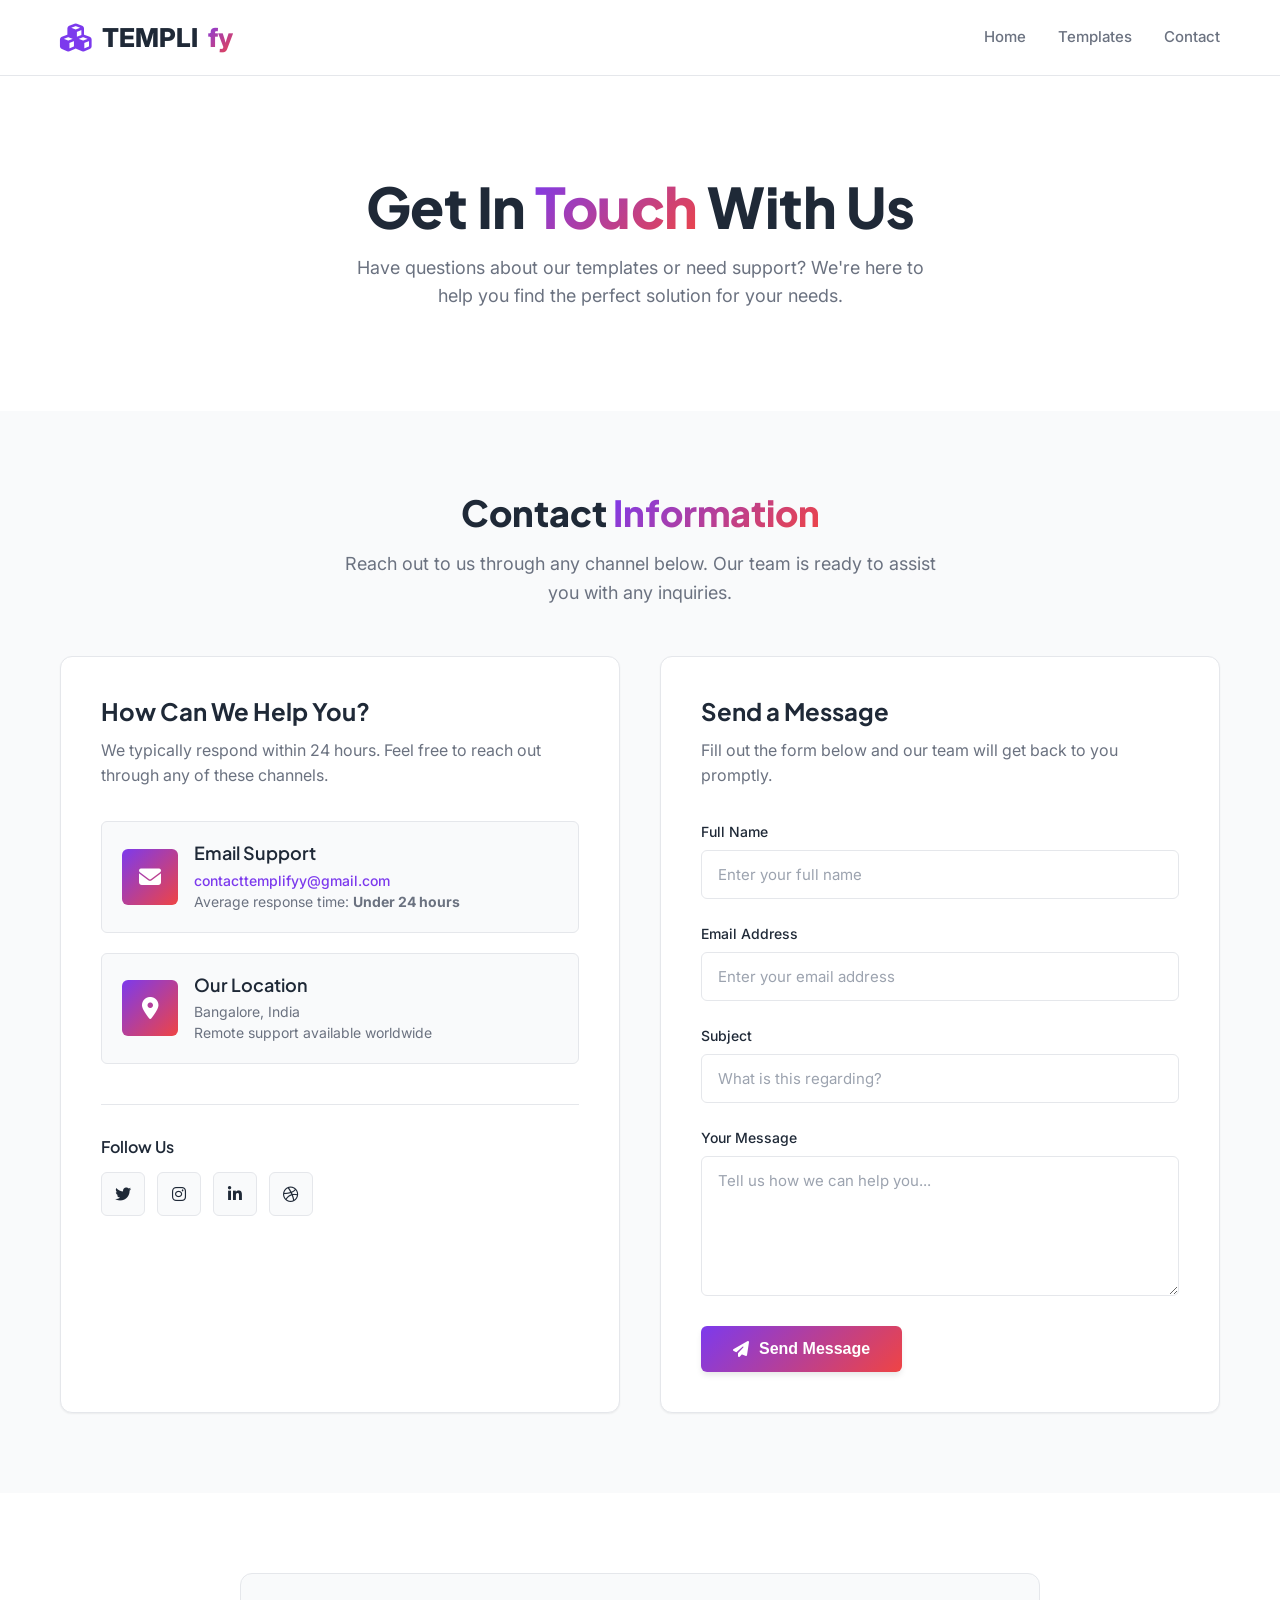
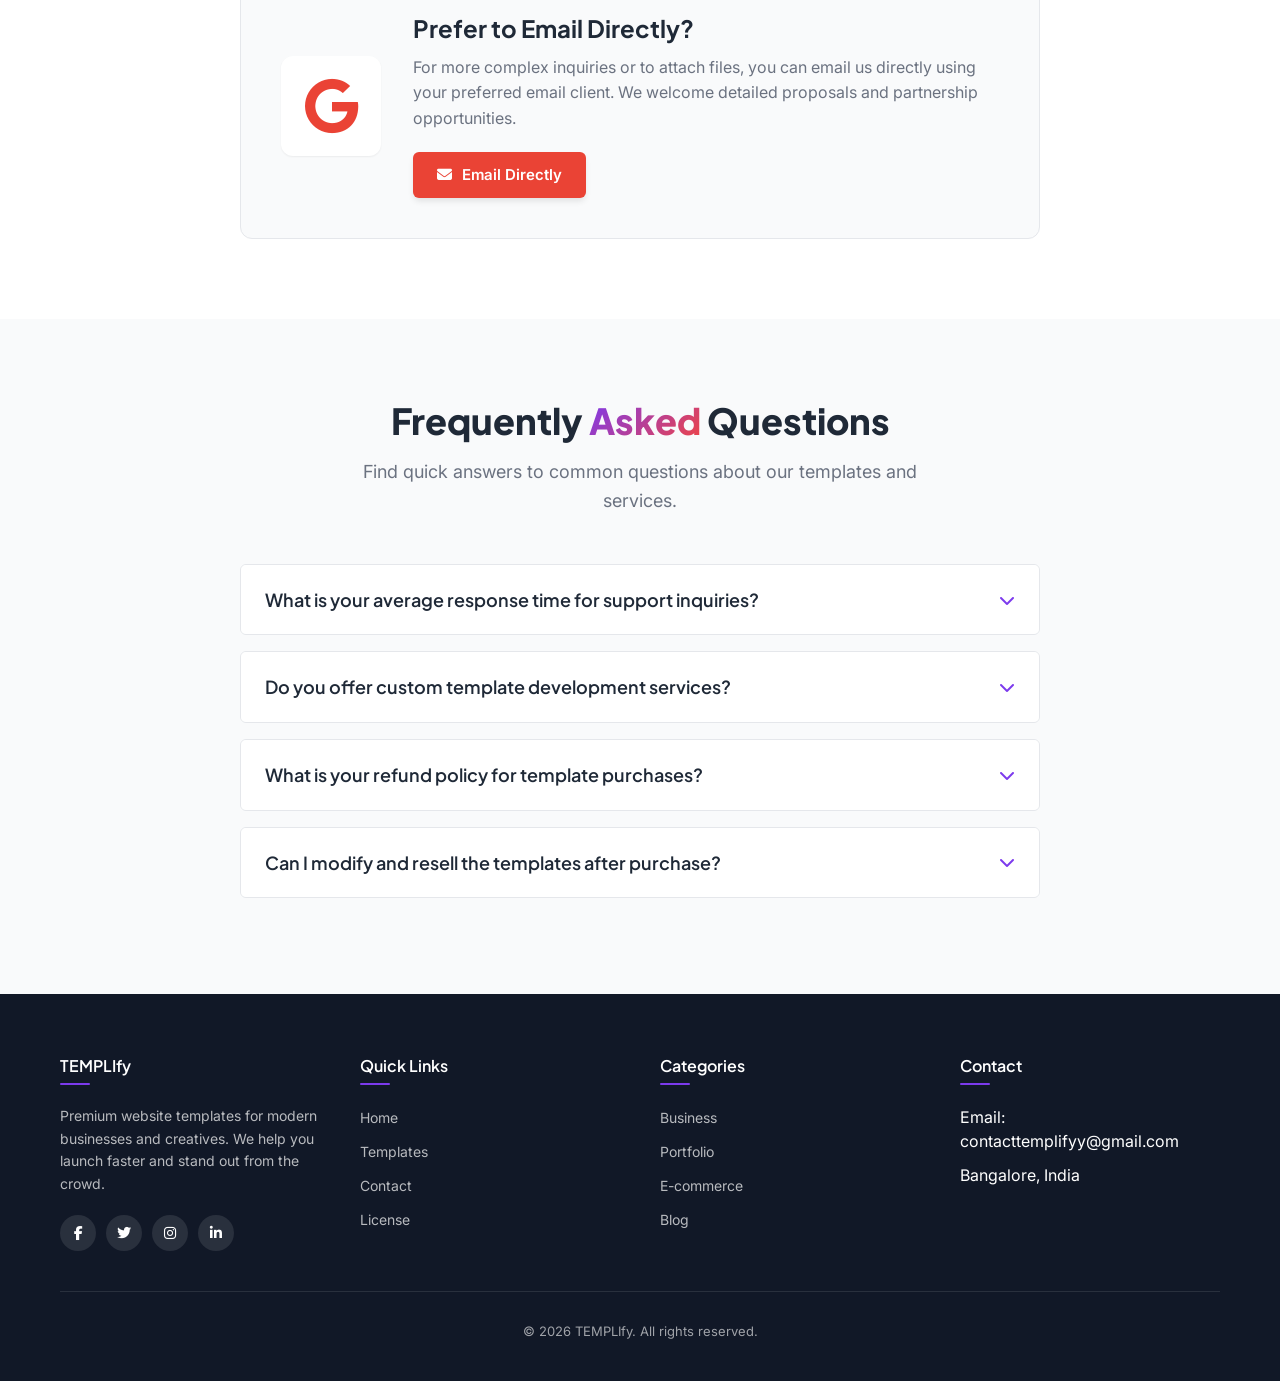
==== public/contact.html @ caf6f501 "Revert "Add payment processing and template management functionality" This reverts commit 09792cc795" ====
<!DOCTYPE html>
<html lang="en">
<head>
    <meta charset="UTF-8">
    <meta name="viewport" content="width=device-width, initial-scale=1.0">
    <title>Contact Us | TEMPLIfy</title>
    <link rel="preconnect" href="https://fonts.googleapis.com">
    <link rel="preconnect" href="https://fonts.gstatic.com" crossorigin>
    <link href="https://fonts.googleapis.com/css2?family=Inter:wght@300;400;500;600;700&family=Plus+Jakarta+Sans:wght@400;500;600;700;800&display=swap" rel="stylesheet">
    <link rel="stylesheet" href="https://cdnjs.cloudflare.com/ajax/libs/font-awesome/6.4.0/css/all.min.css">
    <style>
        /* ====== MINIMAL PREMIUM THEME - MATCHING INDEX PAGE ====== */
        :root {
            --primary: #7c3aed;
            --primary-light: #8b5cf6;
            --primary-dark: #6d28d9;
            --accent: #ef4444;
            --success: #10b981;
            --warning: #f59e0b;
            --info: #3b82f6;
            
            --text-dark: #1f2937;
            --text-medium: #6b7280;
            --text-light: #9ca3af;
            --text-white: #ffffff;
            
            --bg-white: #ffffff;
            --bg-light: #f9fafb;
            --bg-gray: #f3f4f6;
            --bg-dark: #111827;
            
            --border-light: #e5e7eb;
            --border-medium: #d1d5db;
            --border-dark: #9ca3af;
            
            --radius-sm: 4px;
            --radius: 6px;
            --radius-md: 8px;
            --radius-lg: 12px;
            --radius-xl: 16px;
            
            --shadow-xs: 0 1px 3px rgba(0, 0, 0, 0.05);
            --shadow-sm: 0 1px 2px 0 rgba(0, 0, 0, 0.06);
            --shadow: 0 4px 6px -1px rgba(0, 0, 0, 0.1);
            --shadow-md: 0 10px 15px -3px rgba(0, 0, 0, 0.08);
            --shadow-lg: 0 20px 25px -5px rgba(0, 0, 0, 0.1);
            
            --transition: all 0.2s cubic-bezier(0.4, 0, 0.2, 1);
        }

        /* ====== RESET & BASE STYLES ====== */
        * {
            margin: 0;
            padding: 0;
            box-sizing: border-box;
        }

        body {
            font-family: 'Inter', -apple-system, BlinkMacSystemFont, 'Segoe UI', sans-serif;
            background-color: var(--bg-white);
            color: var(--text-dark);
            line-height: 1.5;
            overflow-x: hidden;
            font-weight: 400;
            -webkit-font-smoothing: antialiased;
            -moz-osx-font-smoothing: grayscale;
        }

        h1, h2, h3, h4, h5 {
            font-family: 'Plus Jakarta Sans', sans-serif;
            font-weight: 700;
            line-height: 1.2;
        }

        a {
            text-decoration: none;
            color: inherit;
        }

        ul {
            list-style: none;
        }

        .container {
            max-width: 1200px;
            margin: 0 auto;
            padding: 0 20px;
        }

        /* ====== HEADER - MATCHING INDEX PAGE ====== */
        header {
            background: var(--bg-white);
            padding: 18px 0;
            position: sticky;
            top: 0;
            z-index: 1000;
            border-bottom: 1px solid var(--border-light);
            backdrop-filter: blur(10px);
        }

        .header-content {
            display: flex;
            justify-content: space-between;
            align-items: center;
        }

        .logo {
            display: flex;
            align-items: center;
            gap: 10px;
            font-size: 26px;
            font-weight: 800;
            color: var(--text-dark);
        }

        .logo span {
            background: linear-gradient(135deg, var(--primary) 0%, var(--accent) 100%);
            -webkit-background-clip: text;
            -webkit-text-fill-color: transparent;
        }

        .logo i {
            color: var(--primary);
            font-size: 28px;
        }

        .nav-links {
            display: flex;
            gap: 32px;
            align-items: center;
        }

        .nav-links a {
            color: var(--text-medium);
            font-weight: 500;
            font-size: 15px;
            transition: var(--transition);
            position: relative;
            padding: 4px 0;
        }

        .nav-links a:hover {
            color: var(--primary);
        }

        .nav-links a::after {
            content: '';
            position: absolute;
            bottom: 0;
            left: 0;
            width: 0;
            height: 2px;
            background: var(--primary);
            transition: var(--transition);
        }

        .nav-links a:hover::after {
            width: 100%;
        }

        @media (max-width: 768px) {
            header {
                padding: 14px 0;
            }
            
            .logo {
                font-size: 22px;
            }
            
            .logo i {
                font-size: 24px;
            }
            
            .nav-links {
                gap: 20px;
            }
            
            .nav-links a {
                font-size: 14px;
            }
        }

        @media (max-width: 480px) {
            .logo {
                font-size: 20px;
            }
            
            .nav-links {
                gap: 15px;
            }
            
            .nav-links a {
                font-size: 13px;
            }
        }

        /* ====== CONTACT HERO SECTION ====== */
        .contact-hero {
            padding: 100px 0 60px;
            background: var(--bg-white);
            position: relative;
            overflow: hidden;
            text-align: center;
        }

        @media (max-width: 768px) {
            .contact-hero {
                padding: 80px 0 40px;
            }
        }

        @media (max-width: 480px) {
            .contact-hero {
                padding: 60px 0 30px;
            }
        }

        .contact-hero-content {
            position: relative;
            z-index: 1;
            max-width: 800px;
            margin: 0 auto;
        }

        .contact-hero h1 {
            font-size: clamp(2.5rem, 5vw, 3.5rem);
            font-weight: 800;
            margin-bottom: 16px;
            line-height: 1.1;
            letter-spacing: -0.5px;
        }

        .contact-hero h1 span {
            background: linear-gradient(135deg, var(--primary) 0%, var(--accent) 100%);
            -webkit-background-clip: text;
            -webkit-text-fill-color: transparent;
        }

        .contact-hero-description {
            font-size: 18px;
            color: var(--text-medium);
            margin: 0 auto 40px;
            max-width: 600px;
            line-height: 1.6;
        }

        @media (max-width: 768px) {
            .contact-hero h1 {
                font-size: 32px;
                margin-bottom: 12px;
            }
            
            .contact-hero-description {
                font-size: 16px;
                margin-bottom: 30px;
                padding: 0 15px;
            }
        }

        @media (max-width: 480px) {
            .contact-hero h1 {
                font-size: 28px;
                margin-bottom: 10px;
                line-height: 1.2;
            }
            
            .contact-hero-description {
                font-size: 15px;
                margin-bottom: 25px;
                line-height: 1.5;
                padding: 0 10px;
            }
        }

        /* ====== CONTACT SECTION ====== */
        .contact-section {
            padding: 80px 0;
            background: var(--bg-light);
        }

        @media (max-width: 768px) {
            .contact-section {
                padding: 60px 0;
            }
        }

        @media (max-width: 480px) {
            .contact-section {
                padding: 40px 0;
            }
        }

        .section-header {
            text-align: center;
            max-width: 600px;
            margin: 0 auto 48px;
        }

        .section-header h2 {
            font-size: 36px;
            font-weight: 800;
            margin-bottom: 16px;
            color: var(--text-dark);
        }

        .section-header span {
            background: linear-gradient(135deg, var(--primary) 0%, var(--accent) 100%);
            -webkit-background-clip: text;
            -webkit-text-fill-color: transparent;
        }

        .section-header p {
            color: var(--text-medium);
            font-size: 18px;
            line-height: 1.6;
        }

        @media (max-width: 768px) {
            .section-header {
                margin-bottom: 40px;
                padding: 0 15px;
            }
            
            .section-header h2 {
                font-size: 32px;
                margin-bottom: 12px;
            }
            
            .section-header p {
                font-size: 16px;
            }
        }

        @media (max-width: 480px) {
            .section-header {
                margin-bottom: 30px;
                padding: 0 10px;
            }
            
            .section-header h2 {
                font-size: 28px;
                margin-bottom: 10px;
            }
            
            .section-header p {
                font-size: 15px;
                line-height: 1.5;
            }
        }

        /* ====== CONTACT CONTENT LAYOUT ====== */
        .contact-content {
            display: grid;
            grid-template-columns: 1fr 1fr;
            gap: 40px;
            max-width: 1200px;
            margin: 0 auto;
        }

        @media (max-width: 1024px) {
            .contact-content {
                grid-template-columns: 1fr;
                gap: 40px;
            }
        }

        /* ====== CONTACT INFO CARD ====== */
        .contact-info-card {
            background: var(--bg-white);
            border: 1px solid var(--border-light);
            border-radius: var(--radius-lg);
            padding: 40px;
            box-shadow: var(--shadow-sm);
            transition: var(--transition);
            height: 100%;
        }

        .contact-info-card:hover {
            transform: translateY(-4px);
            box-shadow: var(--shadow-lg);
            border-color: var(--primary);
        }

        @media (max-width: 768px) {
            .contact-info-card {
                padding: 30px;
            }
        }

        @media (max-width: 480px) {
            .contact-info-card {
                padding: 24px;
                margin: 0 10px;
            }
        }

        .contact-info-header {
            margin-bottom: 32px;
        }

        .contact-info-header h3 {
            font-size: 24px;
            font-weight: 700;
            margin-bottom: 12px;
            color: var(--text-dark);
        }

        .contact-info-header p {
            color: var(--text-medium);
            font-size: 16px;
            line-height: 1.6;
        }

        /* Contact Methods */
        .contact-methods {
            display: flex;
            flex-direction: column;
            gap: 20px;
            margin-bottom: 40px;
        }

        .contact-method {
            display: flex;
            align-items: center;
            gap: 16px;
            padding: 20px;
            background: var(--bg-light);
            border-radius: var(--radius);
            border: 1px solid var(--border-light);
            transition: var(--transition);
        }

        .contact-method:hover {
            background: var(--bg-white);
            border-color: var(--primary);
            transform: translateX(4px);
        }

        .contact-icon {
            width: 56px;
            height: 56px;
            border-radius: var(--radius);
            display: flex;
            align-items: center;
            justify-content: center;
            background: linear-gradient(135deg, var(--primary) 0%, var(--accent) 100%);
            color: var(--text-white);
            font-size: 22px;
            flex-shrink: 0;
        }

        .contact-details h4 {
            font-size: 18px;
            font-weight: 600;
            margin-bottom: 6px;
            color: var(--text-dark);
        }

        .contact-details p {
            color: var(--text-medium);
            font-size: 14px;
            line-height: 1.5;
            margin: 0;
        }

        .contact-details a {
            color: var(--primary);
            font-weight: 500;
            transition: var(--transition);
        }

        .contact-details a:hover {
            color: var(--primary-dark);
            text-decoration: underline;
        }

        /* Social Links */
        .social-section {
            padding-top: 32px;
            border-top: 1px solid var(--border-light);
        }

        .social-section h4 {
            font-size: 16px;
            margin-bottom: 16px;
            color: var(--text-dark);
            font-weight: 600;
        }

        .social-links {
            display: flex;
            gap: 12px;
        }

        .social-link {
            width: 44px;
            height: 44px;
            border-radius: var(--radius);
            display: flex;
            align-items: center;
            justify-content: center;
            background: var(--bg-light);
            color: var(--text-dark);
            text-decoration: none;
            transition: var(--transition);
            border: 1px solid var(--border-light);
        }

        .social-link:hover {
            background: linear-gradient(135deg, var(--primary) 0%, var(--accent) 100%);
            color: var(--text-white);
            border-color: transparent;
            transform: translateY(-2px);
        }

        /* ====== CONTACT FORM ====== */
        .contact-form-card {
            background: var(--bg-white);
            border: 1px solid var(--border-light);
            border-radius: var(--radius-lg);
            padding: 40px;
            box-shadow: var(--shadow-sm);
            transition: var(--transition);
            height: 100%;
        }

        .contact-form-card:hover {
            transform: translateY(-4px);
            box-shadow: var(--shadow-lg);
            border-color: var(--primary);
        }

        @media (max-width: 768px) {
            .contact-form-card {
                padding: 30px;
            }
        }

        @media (max-width: 480px) {
            .contact-form-card {
                padding: 24px;
                margin: 0 10px;
            }
        }

        .form-header {
            margin-bottom: 32px;
        }

        .form-header h3 {
            font-size: 24px;
            font-weight: 700;
            margin-bottom: 12px;
            color: var(--text-dark);
        }

        .form-header p {
            color: var(--text-medium);
            font-size: 16px;
            line-height: 1.6;
        }

        /* Form Elements */
        .form-group {
            margin-bottom: 24px;
        }

        .form-label {
            display: block;
            margin-bottom: 8px;
            color: var(--text-dark);
            font-weight: 500;
            font-size: 14px;
        }

        .form-control {
            width: 100%;
            padding: 14px 16px;
            border: 1px solid var(--border-light);
            border-radius: var(--radius);
            background: var(--bg-white);
            color: var(--text-dark);
            font-size: 15px;
            transition: var(--transition);
            font-family: 'Inter', sans-serif;
        }

        .form-control:focus {
            outline: none;
            border-color: var(--primary);
            box-shadow: 0 0 0 3px rgba(124, 58, 237, 0.1);
        }

        .form-control::placeholder {
            color: var(--text-light);
        }

        .form-control.textarea {
            min-height: 140px;
            resize: vertical;
        }

        .submit-button {
            background: linear-gradient(135deg, var(--primary) 0%, var(--accent) 100%);
            color: var(--text-white);
            border: none;
            padding: 14px 32px;
            border-radius: var(--radius);
            font-weight: 600;
            font-size: 16px;
            transition: var(--transition);
            display: inline-flex;
            align-items: center;
            gap: 10px;
            cursor: pointer;
            box-shadow: var(--shadow);
        }

        .submit-button:hover {
            transform: translateY(-2px);
            box-shadow: var(--shadow-md);
        }

        .submit-button:active {
            transform: translateY(0);
        }

        @media (max-width: 768px) {
            .submit-button {
                width: 100%;
                justify-content: center;
            }
        }

        /* Success Message */
        .success-message {
            display: none;
            background: rgba(16, 185, 129, 0.1);
            border: 1px solid rgba(16, 185, 129, 0.3);
            color: var(--success);
            padding: 16px;
            border-radius: var(--radius);
            margin-top: 20px;
            text-align: center;
            font-size: 14px;
        }

        /* ====== ALTERNATIVE CONTACT SECTION ====== */
        .alternative-contact {
            padding: 80px 0;
            background: var(--bg-white);
        }

        @media (max-width: 768px) {
            .alternative-contact {
                padding: 60px 0;
            }
        }

        @media (max-width: 480px) {
            .alternative-contact {
                padding: 40px 0;
            }
        }

        .alt-contact-card {
            background: var(--bg-light);
            border: 1px solid var(--border-light);
            border-radius: var(--radius-lg);
            padding: 40px;
            display: flex;
            align-items: center;
            gap: 32px;
            max-width: 800px;
            margin: 0 auto;
            transition: var(--transition);
        }

        .alt-contact-card:hover {
            transform: translateY(-4px);
            box-shadow: var(--shadow-lg);
            border-color: var(--primary);
        }

        @media (max-width: 768px) {
            .alt-contact-card {
                flex-direction: column;
                text-align: center;
                padding: 32px;
                margin: 0 20px;
            }
        }

        @media (max-width: 480px) {
            .alt-contact-card {
                padding: 24px;
                margin: 0 10px;
                gap: 24px;
            }
        }

        .alt-contact-icon {
            font-size: 56px;
            color: #ea4335;
            background: var(--bg-white);
            width: 100px;
            height: 100px;
            border-radius: var(--radius-lg);
            display: flex;
            align-items: center;
            justify-content: center;
            box-shadow: var(--shadow-sm);
            flex-shrink: 0;
            transition: var(--transition);
        }

        .alt-contact-card:hover .alt-contact-icon {
            transform: scale(1.05);
            box-shadow: var(--shadow);
        }

        @media (max-width: 768px) {
            .alt-contact-icon {
                width: 80px;
                height: 80px;
                font-size: 48px;
            }
        }

        .alt-contact-content h3 {
            font-size: 24px;
            font-weight: 700;
            margin-bottom: 12px;
            color: var(--text-dark);
        }

        .alt-contact-content p {
            color: var(--text-medium);
            font-size: 16px;
            line-height: 1.6;
            margin-bottom: 20px;
        }

        .alt-contact-button {
            display: inline-flex;
            align-items: center;
            gap: 10px;
            background: #ea4335;
            color: var(--text-white);
            padding: 12px 24px;
            border-radius: var(--radius);
            text-decoration: none;
            font-weight: 600;
            font-size: 15px;
            transition: var(--transition);
            box-shadow: var(--shadow);
        }

        .alt-contact-button:hover {
            background: #d33426;
            transform: translateY(-2px);
            box-shadow: var(--shadow-md);
        }

        /* ====== FAQ SECTION ====== */
        .faq-section {
            padding: 80px 0;
            background: var(--bg-light);
        }

        @media (max-width: 768px) {
            .faq-section {
                padding: 60px 0;
            }
        }

        @media (max-width: 480px) {
            .faq-section {
                padding: 40px 0;
            }
        }

        .faq-container {
            max-width: 800px;
            margin: 0 auto;
        }

        .faq-item {
            margin-bottom: 16px;
            border-radius: var(--radius);
            overflow: hidden;
            border: 1px solid var(--border-light);
            background: var(--bg-white);
            transition: var(--transition);
        }

        .faq-item:hover {
            border-color: var(--primary);
            box-shadow: var(--shadow-sm);
        }

        .faq-question {
            padding: 24px;
            cursor: pointer;
            display: flex;
            justify-content: space-between;
            align-items: center;
            transition: var(--transition);
            background: var(--bg-white);
        }

        .faq-question:hover {
            background: var(--bg-light);
        }

        .faq-question h3 {
            font-size: 18px;
            font-weight: 600;
            color: var(--text-dark);
            padding-right: 40px;
        }

        .faq-question i {
            color: var(--primary);
            font-size: 16px;
            transition: var(--transition);
            flex-shrink: 0;
        }

        .faq-answer {
            padding: 0 24px;
            max-height: 0;
            overflow: hidden;
            transition: max-height 0.3s, padding 0.3s;
        }

        .faq-answer p {
            padding: 24px 0;
            color: var(--text-medium);
            line-height: 1.6;
            font-size: 15px;
        }

        .faq-item.active .faq-answer {
            max-height: 500px;
            background: var(--bg-light);
        }

        .faq-item.active .faq-question {
            background: var(--bg-light);
        }

        .faq-item.active .faq-question i {
            transform: rotate(180deg);
        }

        @media (max-width: 768px) {
            .faq-question {
                padding: 20px;
            }
            
            .faq-question h3 {
                font-size: 16px;
            }
            
            .faq-answer p {
                padding: 20px 0;
                font-size: 14px;
            }
        }

        @media (max-width: 480px) {
            .faq-question {
                padding: 18px;
            }
            
            .faq-question h3 {
                font-size: 15px;
            }
            
            .faq-answer p {
                padding: 18px 0;
                font-size: 14px;
            }
            
            .faq-item {
                margin: 0 10px 16px;
            }
        }

        /* ====== FOOTER - MATCHING INDEX PAGE ====== */
        footer {
            background: var(--bg-dark);
            color: var(--text-white);
            padding: 60px 0 40px;
        }

        @media (max-width: 768px) {
            footer {
                padding: 40px 0 30px;
            }
        }

        @media (max-width: 480px) {
            footer {
                padding: 30px 0 20px;
            }
        }

        .footer-content {
            display: grid;
            grid-template-columns: repeat(auto-fit, minmax(250px, 1fr));
            gap: 40px;
            margin-bottom: 40px;
        }

        @media (max-width: 768px) {
            .footer-content {
                grid-template-columns: repeat(2, 1fr);
                gap: 30px;
                margin-bottom: 30px;
                padding: 0 15px;
            }
        }

        @media (max-width: 480px) {
            .footer-content {
                grid-template-columns: 1fr;
                gap: 25px;
                margin-bottom: 25px;
                padding: 0 10px;
            }
        }

        .footer-column h3 {
            font-size: 16px;
            font-weight: 600;
            margin-bottom: 20px;
            color: var(--text-white);
            position: relative;
            display: inline-block;
            padding-bottom: 10px;
        }

        .footer-column h3::after {
            content: '';
            position: absolute;
            bottom: 0;
            left: 0;
            width: 30px;
            height: 2px;
            background: var(--primary);
            border-radius: 2px;
        }

        .footer-about p {
            color: rgba(255, 255, 255, 0.7);
            margin-bottom: 20px;
            line-height: 1.6;
            font-size: 14px;
        }

        .footer-links {
            list-style: none;
        }

        .footer-links li {
            margin-bottom: 10px;
        }

        .footer-links a {
            color: rgba(255, 255, 255, 0.7);
            font-size: 14px;
            transition: var(--transition);
            display: inline-block;
        }

        .footer-links a:hover {
            color: var(--text-white);
            transform: translateX(4px);
        }

        .footer-social-links {
            display: flex;
            gap: 10px;
            margin-top: 20px;
        }

        .footer-social-link {
            display: flex;
            align-items: center;
            justify-content: center;
            width: 36px;
            height: 36px;
            border-radius: 50%;
            background: rgba(255, 255, 255, 0.1);
            color: var(--text-white);
            transition: var(--transition);
            font-size: 14px;
        }

        .footer-social-link:hover {
            background: var(--primary);
            transform: translateY(-2px);
        }

        .copyright {
            text-align: center;
            padding-top: 30px;
            border-top: 1px solid rgba(255, 255, 255, 0.1);
            color: rgba(255, 255, 255, 0.6);
            font-size: 13px;
        }

        @media (max-width: 768px) {
            .footer-column h3 {
                font-size: 15px;
                margin-bottom: 15px;
            }
            
            .footer-about p {
                font-size: 13px;
                margin-bottom: 15px;
            }
            
            .footer-links a {
                font-size: 13px;
            }
            
            .footer-social-link {
                width: 32px;
                height: 32px;
                font-size: 13px;
            }
            
            .copyright {
                padding-top: 20px;
                font-size: 12px;
                padding: 0 15px;
            }
        }

        @media (max-width: 480px) {
            .footer-column h3 {
                font-size: 14px;
                margin-bottom: 12px;
            }
            
            .footer-about p {
                font-size: 12px;
                margin-bottom: 12px;
            }
            
            .footer-links li {
                margin-bottom: 8px;
            }
            
            .footer-links a {
                font-size: 12px;
            }
            
            .footer-social-links {
                margin-top: 15px;
            }
            
            .copyright {
                padding-top: 20px;
                font-size: 11px;
                padding: 0 10px;
            }
            
            .footer-column h3::after {
                left: 50%;
                transform: translateX(-50%);
            }
            
            .footer-social-links {
                justify-content: center;
            }
            
            .footer-column {
                text-align: center;
            }
        }
    </style>
</head>
<body>
    <!-- Header - Matching Index Page -->
    <header>
        <div class="container header-content">
            <div class="logo">
                <i class="fas fa-cubes"></i>TEMPLI<span>fy</span>
            </div>
            <nav class="nav-links">
                <a href="index.html">Home</a>
                <a href="template.html">Templates</a>
                <a href="contact.html">Contact</a>
            </nav>
        </div>
    </header>

    <!-- Contact Hero Section -->
    <section class="contact-hero">
        <div class="container">
            <div class="contact-hero-content">
                <h1>Get In <span>Touch</span> With Us</h1>
                <p class="contact-hero-description">Have questions about our templates or need support? We're here to help you find the perfect solution for your needs.</p>
            </div>
        </div>
    </section>

    <!-- Contact Section -->
    <section class="contact-section">
        <div class="container">
            <div class="section-header">
                <h2>Contact <span>Information</span></h2>
                <p>Reach out to us through any channel below. Our team is ready to assist you with any inquiries.</p>
            </div>
            
            <div class="contact-content">
                <!-- Contact Info Card -->
                <div class="contact-info-card">
                    <div class="contact-info-header">
                        <h3>How Can We Help You?</h3>
                        <p>We typically respond within 24 hours. Feel free to reach out through any of these channels.</p>
                    </div>
                    
                    <div class="contact-methods">
                        <div class="contact-method">
                            <div class="contact-icon">
                                <i class="fas fa-envelope"></i>
                            </div>
                            <div class="contact-details">
                                <h4>Email Support</h4>
                                <p><a href="mailto:contacttemplifyy@gmail.com">contacttemplifyy@gmail.com</a></p>
                                <p>Average response time: <strong>Under 24 hours</strong></p>
                            </div>
                        </div>
                        
                        <div class="contact-method">
                            <div class="contact-icon">
                                <i class="fas fa-map-marker-alt"></i>
                            </div>
                            <div class="contact-details">
                                <h4>Our Location</h4>
                                <p>Bangalore, India</p>
                                <p>Remote support available worldwide</p>
                            </div>
                        </div>
                    </div>
                    
                    <div class="social-section">
                        <h4>Follow Us</h4>
                        <div class="social-links">
                            <a href="#" class="social-link"><i class="fab fa-twitter"></i></a>
                            <a href="#" class="social-link"><i class="fab fa-instagram"></i></a>
                            <a href="#" class="social-link"><i class="fab fa-linkedin-in"></i></a>
                            <a href="#" class="social-link"><i class="fab fa-dribbble"></i></a>
                        </div>
                    </div>
                </div>
                
                <!-- Contact Form Card -->
                <div class="contact-form-card">
                    <div class="form-header">
                        <h3>Send a Message</h3>
                        <p>Fill out the form below and our team will get back to you promptly.</p>
                    </div>
                    <form id="contact-form" method="POST">
                        <div class="form-group">
                            <label class="form-label" for="name">Full Name</label>
                            <input type="text" id="name" name="name" class="form-control" placeholder="Enter your full name" required>
                        </div>
                        <div class="form-group">
                            <label class="form-label" for="email">Email Address</label>
                            <input type="email" id="email" name="email" class="form-control" placeholder="Enter your email address" required>
                        </div>
                        <div class="form-group">
                            <label class="form-label" for="subject">Subject</label>
                            <input type="text" id="subject" name="subject" class="form-control" placeholder="What is this regarding?" required>
                        </div>
                        <div class="form-group">
                            <label class="form-label" for="message">Your Message</label>
                            <textarea id="message" name="message" class="form-control textarea" placeholder="Tell us how we can help you..." required></textarea>
                        </div>
                        <button type="submit" class="submit-button">
                            <i class="fas fa-paper-plane"></i>
                            Send Message
                        </button>
                    </form>
                    <div id="success-message" class="success-message">
                        <i class="fas fa-check-circle"></i> Thank you! Your message has been sent successfully.
                    </div>
                </div>
            </div>
        </div>
    </section>

    <!-- Alternative Contact Section -->
    <section class="alternative-contact">
        <div class="container">
            <div class="alt-contact-card">
                <div class="alt-contact-icon">
                    <i class="fab fa-google"></i>
                </div>
                <div class="alt-contact-content">
                    <h3>Prefer to Email Directly?</h3>
                    <p>For more complex inquiries or to attach files, you can email us directly using your preferred email client. We welcome detailed proposals and partnership opportunities.</p>
                    <a href="mailto:contacttemplifyy@gmail.com?subject=TEMPLIfy%20Inquiry" class="alt-contact-button">
                        <i class="fas fa-envelope"></i>
                        Email Directly
                    </a>
                </div>
            </div>
        </div>
    </section>

    <!-- FAQ Section -->
    <section class="faq-section">
        <div class="container">
            <div class="section-header">
                <h2>Frequently <span>Asked</span> Questions</h2>
                <p>Find quick answers to common questions about our templates and services.</p>
            </div>
            
            <div class="faq-container">
                <div class="faq-item">
                    <div class="faq-question">
                        <h3>What is your average response time for support inquiries?</h3>
                        <i class="fas fa-chevron-down"></i>
                    </div>
                    <div class="faq-answer">
                        <p>Our support team typically responds to all inquiries within 24 hours during business days (Monday through Friday). For urgent matters, we prioritize responses and aim to reply within 4-6 hours.</p>
                    </div>
                </div>
                
                <div class="faq-item">
                    <div class="faq-question">
                        <h3>Do you offer custom template development services?</h3>
                        <i class="fas fa-chevron-down"></i>
                    </div>
                    <div class="faq-answer">
                        <p>Yes, we provide custom template development services for clients with specific requirements. Our design team works closely with you to create bespoke templates that align with your brand identity and business objectives.</p>
                    </div>
                </div>
                
                <div class="faq-item">
                    <div class="faq-question">
                        <h3>What is your refund policy for template purchases?</h3>
                        <i class="fas fa-chevron-down"></i>
                    </div>
                    <div class="faq-answer">
                        <p>Due to the digital nature of our templates and the comprehensive previews we provide, we maintain a no-refund policy. However, we offer detailed demos, documentation, and previews to ensure you can evaluate our templates thoroughly before purchasing.</p>
                    </div>
                </div>
                
                <div class="faq-item">
                    <div class="faq-question">
                        <h3>Can I modify and resell the templates after purchase?</h3>
                        <i class="fas fa-chevron-down"></i>
                    </div>
                    <div class="faq-answer">
                        <p>Our standard license allows for unlimited modifications to the templates for your own use or for client projects. However, reselling the templates as-is or in significantly modified form requires an extended license. Please review our licensing terms for specific details.</p>
                    </div>
                </div>
            </div>
        </div>
    </section>

    <!-- Footer - Matching Index Page -->
    <footer>
        <div class="container">
            <div class="footer-content">
                <div class="footer-column footer-about">
                    <h3>TEMPLIfy</h3>
                    <p>Premium website templates for modern businesses and creatives. We help you launch faster and stand out from the crowd.</p>
                    <div class="footer-social-links">
                        <a href="#" class="footer-social-link"><i class="fab fa-facebook-f"></i></a>
                        <a href="#" class="footer-social-link"><i class="fab fa-twitter"></i></a>
                        <a href="#" class="footer-social-link"><i class="fab fa-instagram"></i></a>
                        <a href="#" class="footer-social-link"><i class="fab fa-linkedin-in"></i></a>
                    </div>
                </div>
                
                <div class="footer-column">
                    <h3>Quick Links</h3>
                    <ul class="footer-links">
                        <li><a href="index.html">Home</a></li>
                        <li><a href="template.html">Templates</a></li>
                        <li><a href="contact.html">Contact</a></li>
                        <li><a href="#">License</a></li>
                    </ul>
                </div>
                
                <div class="footer-column">
                    <h3>Categories</h3>
                    <ul class="footer-links">
                        <li><a href="#">Business</a></li>
                        <li><a href="#">Portfolio</a></li>
                        <li><a href="#">E-commerce</a></li>
                        <li><a href="#">Blog</a></li>
                    </ul>
                </div>
                
                <div class="footer-column">
                    <h3>Contact</h3>
                    <ul class="footer-links">
                        <li>Email: contacttemplifyy@gmail.com</li>
                        <li>Bangalore, India</li>
                    </ul>
                </div>
            </div>
            
            <div class="copyright">
                <p>&copy; 2026 TEMPLIfy. All rights reserved.</p>
            </div>
        </div>
    </footer>

    <script>
        // FAQ Accordion functionality
        document.querySelectorAll('.faq-question').forEach(question => {
            question.addEventListener('click', () => {
                const item = question.parentNode;
                const isActive = item.classList.contains('active');
                
                // Close all other FAQ items
                document.querySelectorAll('.faq-item').forEach(otherItem => {
                    if (otherItem !== item) {
                        otherItem.classList.remove('active');
                    }
                });
                
                // Toggle current item
                item.classList.toggle('active');
            });
        });
        
        // Form submission with Formspree
        const form = document.getElementById('contact-form');
        const successMessage = document.getElementById('success-message');
        
        form.addEventListener('submit', async (e) => {
            e.preventDefault();
            
            // Get form values
            const name = document.getElementById('name').value;
            const email = document.getElementById('email').value;
            const subject = document.getElementById('subject').value;
            const message = document.getElementById('message').value;
            
            // Basic validation
            if (name && email && subject && message) {
                const submitButton = form.querySelector('.submit-button');
                const originalText = submitButton.innerHTML;
                
                // Show loading state
                submitButton.innerHTML = '<i class="fas fa-spinner fa-spin"></i> Sending...';
                submitButton.disabled = true;
                
                try {
                    // Using Formspree to send the email
                    const response = await fetch('https://formspree.io/f/xqaybqpo', {
                        method: 'POST',
                        headers: {
                            'Content-Type': 'application/json'
                        },
                        body: JSON.stringify({
                            name: name,
                            email: email,
                            subject: subject,
                            message: message,
                            _replyto: email
                        })
                    });
                    
                    if (response.ok) {
                        // Show success message
                        successMessage.style.display = 'block';
                        form.reset();
                        
                        // Hide success message after 5 seconds
                        setTimeout(() => {
                            successMessage.style.display = 'none';
                        }, 5000);
                    } else {
                        throw new Error('Form submission failed');
                    }
                } catch (error) {
                    alert('Sorry, there was an error sending your message. Please try again later or email us directly at contacttemplifyy@gmail.com');
                    console.error('Error:', error);
                } finally {
                    // Reset button state
                    submitButton.innerHTML = originalText;
                    submitButton.disabled = false;
                }
            } else {
                alert('Please fill in all required fields.');
            }
        });
        
        // Add smooth scroll behavior for anchor links
        document.querySelectorAll('a[href^="#"]').forEach(anchor => {
            anchor.addEventListener('click', function (e) {
                e.preventDefault();
                
                const targetId = this.getAttribute('href');
                if (targetId === '#') return;
                
                const targetElement = document.querySelector(targetId);
                if (targetElement) {
                    window.scrollTo({
                        top: targetElement.offsetTop - 80,
                        behavior: 'smooth'
                    });
                }
            });
        });
    </script>
</body>
</html>
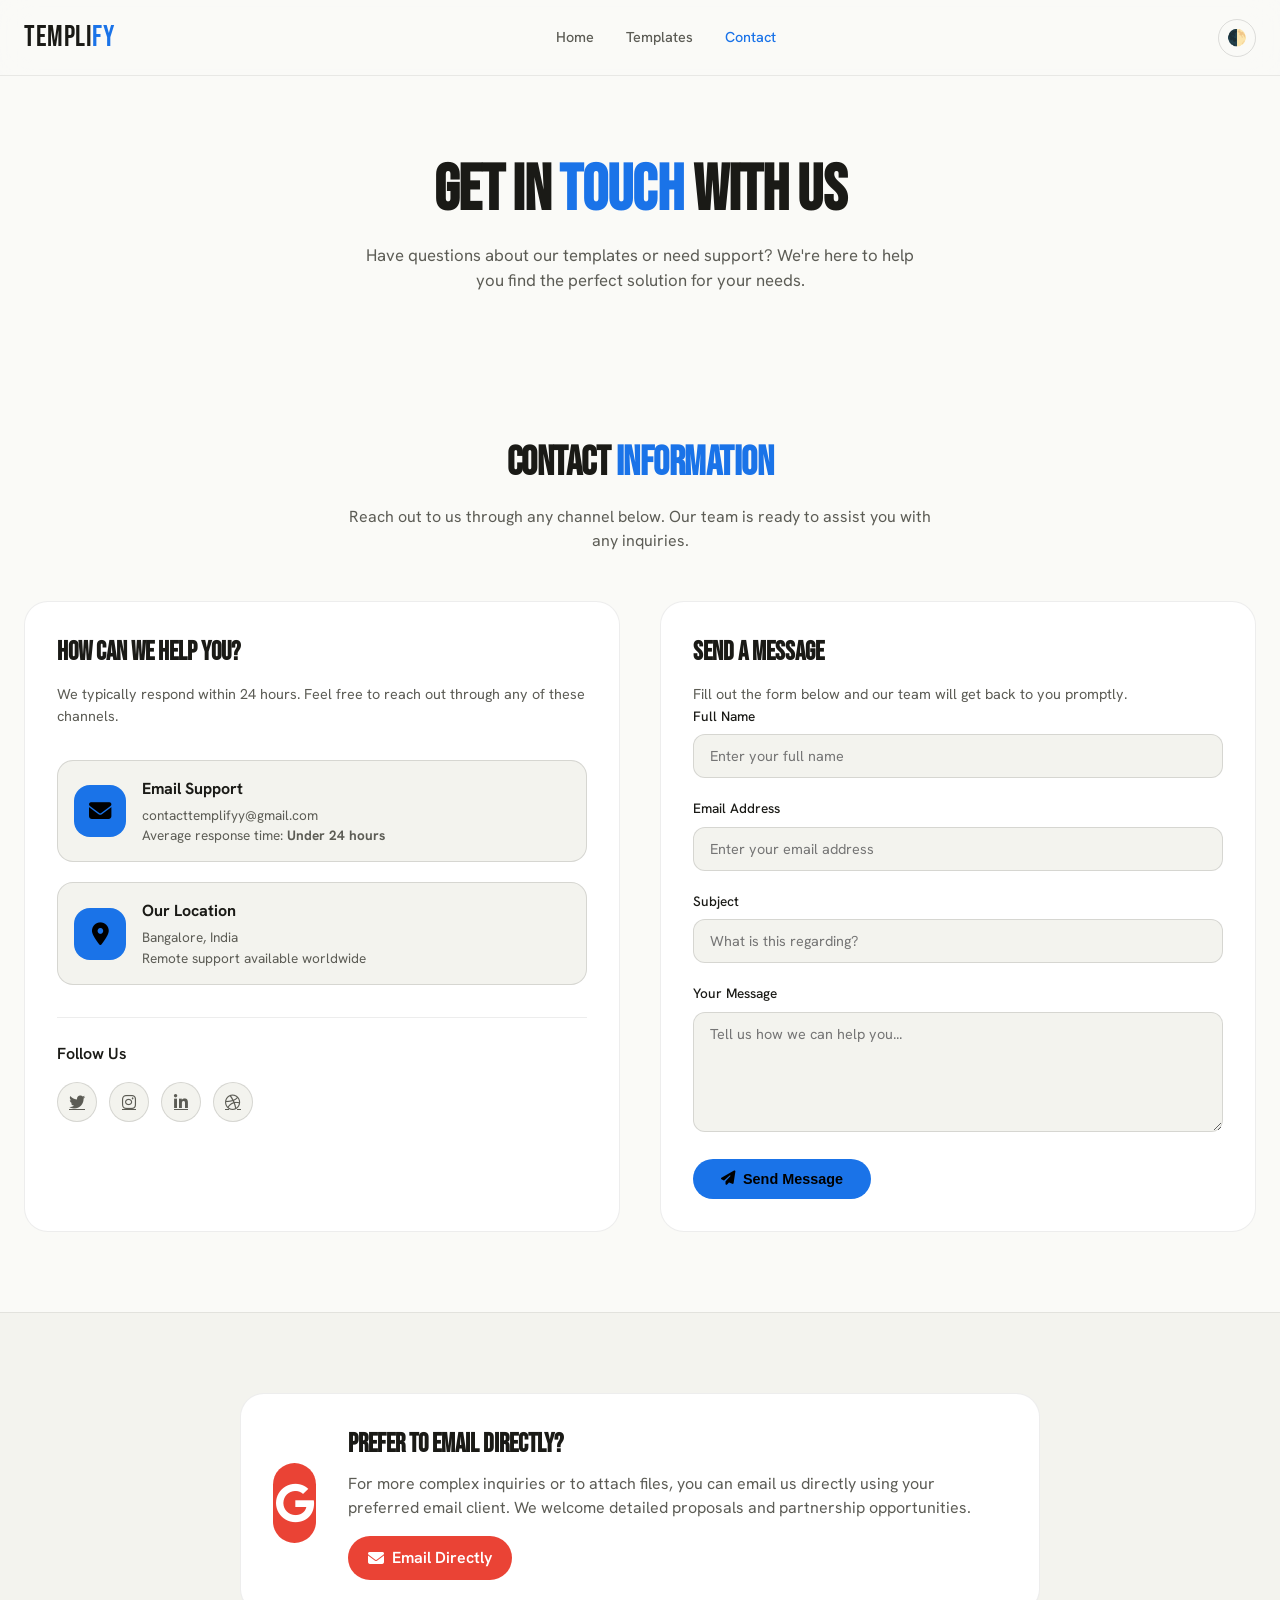
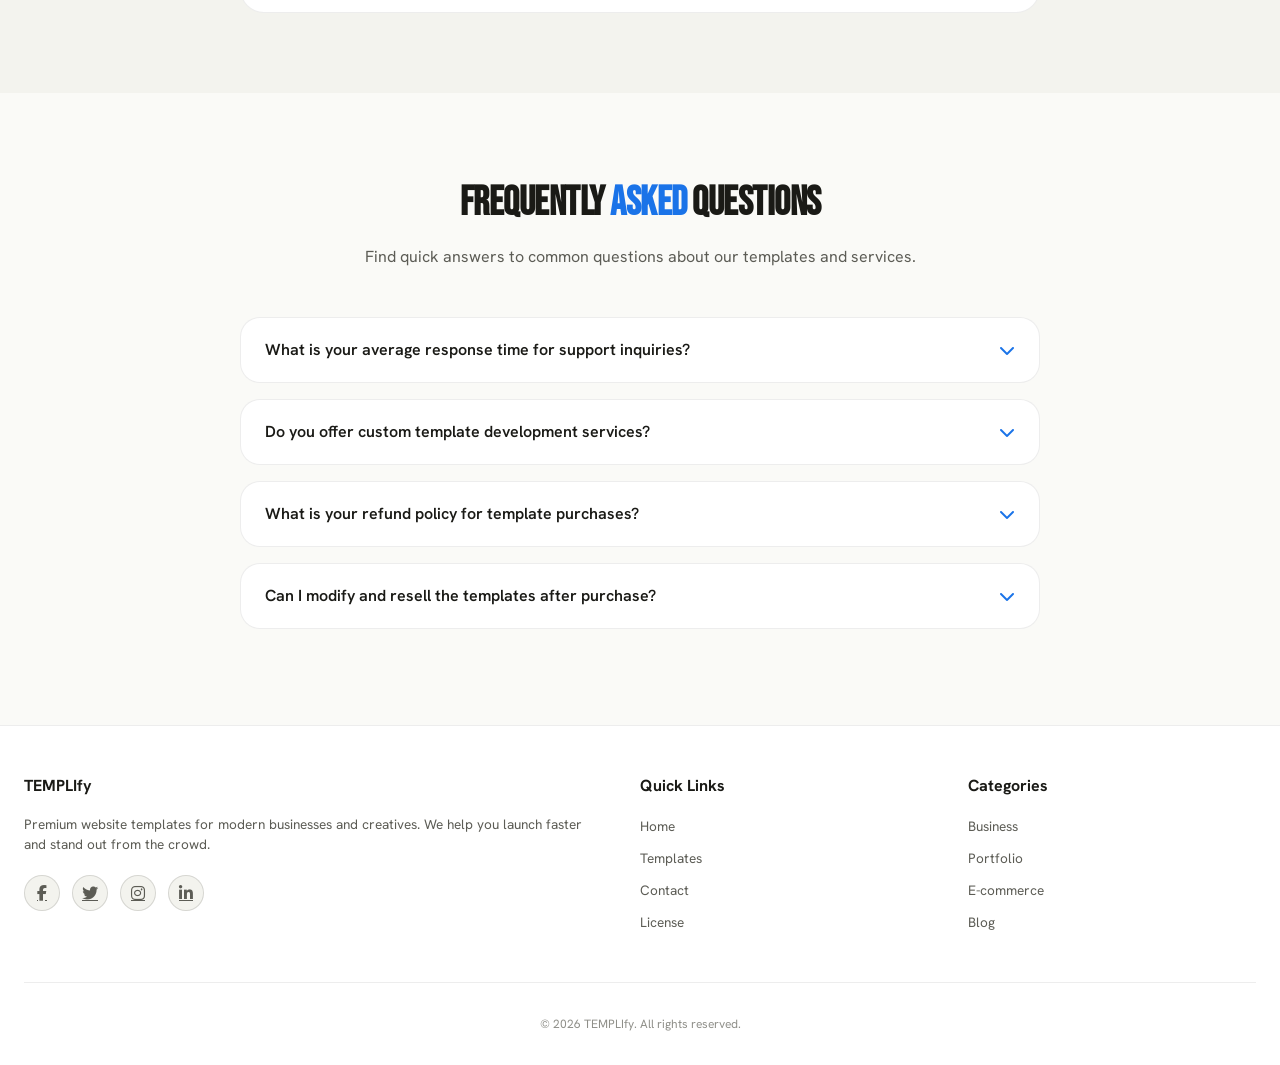
==== commit b341d864: "Implement feature X to enhance user experience and fix bug Y in module Z" ====
--- a/public/contact.html
+++ b/public/contact.html
@@ -1,1421 +1,986 @@
-<!DOCTYPE html>
-<html lang="en">
-<head>
-    <meta charset="UTF-8">
-    <meta name="viewport" content="width=device-width, initial-scale=1.0">
+<!doctype html>
+<html lang="en" data-theme="dark">
+  <head>
+    <meta charset="UTF-8" />
+    <meta
+      name="viewport"
+      content="width=device-width, initial-scale=1.0, viewport-fit=cover"
+    />
     <title>Contact Us | TEMPLIfy</title>
-    <link rel="preconnect" href="https://fonts.googleapis.com">
-    <link rel="preconnect" href="https://fonts.gstatic.com" crossorigin>
-    <link href="https://fonts.googleapis.com/css2?family=Inter:wght@300;400;500;600;700&family=Plus+Jakarta+Sans:wght@400;500;600;700;800&display=swap" rel="stylesheet">
-    <link rel="stylesheet" href="https://cdnjs.cloudflare.com/ajax/libs/font-awesome/6.4.0/css/all.min.css">
+    <link rel="preconnect" href="https://fonts.googleapis.com" />
+    <link rel="preconnect" href="https://fonts.gstatic.com" crossorigin />
+    <link
+      href="https://fonts.googleapis.com/css2?family=Bebas+Neue&family=Hanken+Grotesk:wght@300;400;500;600;700;800;900&display=swap"
+      rel="stylesheet"
+    />
+    <link
+      rel="stylesheet"
+      href="https://cdnjs.cloudflare.com/ajax/libs/font-awesome/6.4.0/css/all.min.css"
+    />
     <style>
-        /* ====== MINIMAL PREMIUM THEME - MATCHING INDEX PAGE ====== */
-        :root {
-            --primary: #7c3aed;
-            --primary-light: #8b5cf6;
-            --primary-dark: #6d28d9;
-            --accent: #ef4444;
-            --success: #10b981;
-            --warning: #f59e0b;
-            --info: #3b82f6;
-            
-            --text-dark: #1f2937;
-            --text-medium: #6b7280;
-            --text-light: #9ca3af;
-            --text-white: #ffffff;
-            
-            --bg-white: #ffffff;
-            --bg-light: #f9fafb;
-            --bg-gray: #f3f4f6;
-            --bg-dark: #111827;
-            
-            --border-light: #e5e7eb;
-            --border-medium: #d1d5db;
-            --border-dark: #9ca3af;
-            
-            --radius-sm: 4px;
-            --radius: 6px;
-            --radius-md: 8px;
-            --radius-lg: 12px;
-            --radius-xl: 16px;
-            
-            --shadow-xs: 0 1px 3px rgba(0, 0, 0, 0.05);
-            --shadow-sm: 0 1px 2px 0 rgba(0, 0, 0, 0.06);
-            --shadow: 0 4px 6px -1px rgba(0, 0, 0, 0.1);
-            --shadow-md: 0 10px 15px -3px rgba(0, 0, 0, 0.08);
-            --shadow-lg: 0 20px 25px -5px rgba(0, 0, 0, 0.1);
-            
-            --transition: all 0.2s cubic-bezier(0.4, 0, 0.2, 1);
-        }
-
-        /* ====== RESET & BASE STYLES ====== */
-        * {
-            margin: 0;
-            padding: 0;
-            box-sizing: border-box;
-        }
-
-        body {
-            font-family: 'Inter', -apple-system, BlinkMacSystemFont, 'Segoe UI', sans-serif;
-            background-color: var(--bg-white);
-            color: var(--text-dark);
-            line-height: 1.5;
-            overflow-x: hidden;
-            font-weight: 400;
-            -webkit-font-smoothing: antialiased;
-            -moz-osx-font-smoothing: grayscale;
-        }
-
-        h1, h2, h3, h4, h5 {
-            font-family: 'Plus Jakarta Sans', sans-serif;
-            font-weight: 700;
-            line-height: 1.2;
-        }
-
-        a {
-            text-decoration: none;
-            color: inherit;
-        }
-
-        ul {
-            list-style: none;
-        }
-
+      /* ===== PROVAULT THEME (consistent with index & templates) ===== */
+      * {
+        margin: 0;
+        padding: 0;
+        box-sizing: border-box;
+      }
+
+      :root {
+        --bg: #07070b;
+        --surface: #0d0d12;
+        --surface-2: #121217;
+        --border: rgba(255, 255, 255, 0.06);
+        --border-light: rgba(255, 255, 255, 0.1);
+        --accent: #bbff00;
+        --accent-soft: rgba(187, 255, 0, 0.08);
+        --text: #f0ede6;
+        --text-secondary: #9ca3af;
+        --text-muted: #6b7280;
+        --shadow: 0 20px 35px -12px rgba(0, 0, 0, 0.5);
+        --transition: 0.2s cubic-bezier(0.2, 0, 0, 1);
+        --font-display: "Bebas Neue", sans-serif;
+        --font-body: "Hanken Grotesk", sans-serif;
+        --bg-rgb: 7, 7, 11;
+      }
+
+      [data-theme="light"] {
+        --bg: #fafaf7;
+        --surface: #ffffff;
+        --surface-2: #f3f3ee;
+        --border: rgba(0, 0, 0, 0.07);
+        --border-light: rgba(0, 0, 0, 0.12);
+        --accent: #1a73e8;
+        --accent-soft: rgba(26, 115, 232, 0.05);
+        --text: #1a1a16;
+        --text-secondary: #5c5c55;
+        --text-muted: #8f8f89;
+        --shadow: 0 12px 30px rgba(0, 0, 0, 0.05);
+        --bg-rgb: 250, 250, 247;
+      }
+
+      body {
+        background: var(--bg);
+        color: var(--text);
+        font-family: var(--font-body);
+        line-height: 1.5;
+        -webkit-font-smoothing: antialiased;
+        transition:
+          background 0.3s ease,
+          color 0.3s ease;
+      }
+
+      .container {
+        max-width: 1280px;
+        margin: 0 auto;
+        padding: 0 24px;
+        width: 100%;
+      }
+
+      /* ===== HEADER ===== */
+      header {
+        position: sticky;
+        top: 0;
+        z-index: 100;
+        background: rgba(var(--bg-rgb), 0.85);
+        backdrop-filter: blur(16px);
+        border-bottom: 1px solid var(--border);
+        padding: 16px 0;
+      }
+
+      .header-content {
+        display: flex;
+        justify-content: space-between;
+        align-items: center;
+      }
+
+      .logo {
+        font-family: var(--font-display);
+        font-size: 1.8rem;
+        letter-spacing: 0.02em;
+        color: var(--text);
+      }
+      .logo span {
+        color: var(--accent);
+      }
+
+      .nav-links {
+        display: flex;
+        gap: 2rem;
+        align-items: center;
+      }
+      .nav-links a {
+        color: var(--text-secondary);
+        font-weight: 500;
+        font-size: 0.9rem;
+        text-decoration: none;
+        transition: color 0.2s;
+      }
+      .nav-links a:hover,
+      .nav-links a.active {
+        color: var(--accent);
+      }
+
+      .nav-actions {
+        display: flex;
+        align-items: center;
+        gap: 12px;
+      }
+      .theme-toggle {
+        background: transparent;
+        border: 1px solid var(--border-light);
+        border-radius: 40px;
+        width: 38px;
+        height: 38px;
+        font-size: 1rem;
+        cursor: pointer;
+        display: flex;
+        align-items: center;
+        justify-content: center;
+        color: var(--text-secondary);
+        transition: all 0.2s;
+      }
+      .theme-toggle:hover {
+        border-color: var(--accent);
+        background: var(--accent-soft);
+        color: var(--accent);
+      }
+
+      /* ===== HERO ===== */
+      .contact-hero {
+        padding: 80px 0 60px;
+        text-align: center;
+        position: relative;
+      }
+      .contact-hero-content {
+        max-width: 720px;
+        margin: 0 auto;
+      }
+      .contact-hero h1 {
+        font-family: var(--font-display);
+        font-size: clamp(2.8rem, 8vw, 4rem);
+        line-height: 1.1;
+        letter-spacing: -0.01em;
+        margin-bottom: 16px;
+      }
+      .contact-hero h1 span {
+        color: var(--accent);
+      }
+      .contact-hero-description {
+        font-size: 1.05rem;
+        color: var(--text-secondary);
+        max-width: 560px;
+        margin: 0 auto;
+      }
+
+      /* ===== CONTACT SECTION ===== */
+      .contact-section {
+        padding: 80px 0;
+        background: var(--bg);
+      }
+      .section-header {
+        text-align: center;
+        max-width: 600px;
+        margin: 0 auto 48px;
+      }
+      .section-header h2 {
+        font-family: var(--font-display);
+        font-size: 2.5rem;
+        letter-spacing: -0.5px;
+        margin-bottom: 12px;
+      }
+      .section-header h2 span {
+        color: var(--accent);
+      }
+      .section-header p {
+        color: var(--text-secondary);
+        font-size: 1rem;
+      }
+
+      .contact-content {
+        display: grid;
+        grid-template-columns: 1fr 1fr;
+        gap: 40px;
+      }
+
+      /* Cards */
+      .contact-info-card,
+      .contact-form-card {
+        background: var(--surface);
+        border: 1px solid var(--border);
+        border-radius: 24px;
+        padding: 32px;
+        transition:
+          transform 0.2s,
+          box-shadow 0.2s;
+      }
+      .contact-info-card:hover,
+      .contact-form-card:hover {
+        transform: translateY(-4px);
+        box-shadow: var(--shadow);
+        border-color: var(--accent);
+      }
+
+      .contact-info-header h3,
+      .form-header h3 {
+        font-family: var(--font-display);
+        font-size: 1.6rem;
+        margin-bottom: 12px;
+      }
+      .contact-info-header p,
+      .form-header p {
+        color: var(--text-secondary);
+        font-size: 0.9rem;
+      }
+
+      .contact-methods {
+        display: flex;
+        flex-direction: column;
+        gap: 20px;
+        margin: 32px 0;
+      }
+      .contact-method {
+        display: flex;
+        align-items: center;
+        gap: 16px;
+        padding: 16px;
+        background: var(--surface-2);
+        border-radius: 16px;
+        border: 1px solid var(--border-light);
+        transition: all 0.2s;
+      }
+      .contact-method:hover {
+        border-color: var(--accent);
+        background: var(--accent-soft);
+      }
+      .contact-icon {
+        width: 52px;
+        height: 52px;
+        background: var(--accent);
+        border-radius: 16px;
+        display: flex;
+        align-items: center;
+        justify-content: center;
+        color: #000;
+        font-size: 1.4rem;
+      }
+      .contact-details h4 {
+        font-size: 1rem;
+        font-weight: 700;
+        margin-bottom: 4px;
+      }
+      .contact-details p,
+      .contact-details a {
+        color: var(--text-secondary);
+        font-size: 0.85rem;
+        text-decoration: none;
+      }
+      .contact-details a:hover {
+        color: var(--accent);
+      }
+
+      .social-section {
+        border-top: 1px solid var(--border);
+        padding-top: 24px;
+        margin-top: 8px;
+      }
+      .social-section h4 {
+        margin-bottom: 16px;
+        font-weight: 600;
+      }
+      .social-links {
+        display: flex;
+        gap: 12px;
+      }
+      .social-link {
+        width: 40px;
+        height: 40px;
+        border-radius: 40px;
+        background: var(--surface-2);
+        border: 1px solid var(--border-light);
+        display: flex;
+        align-items: center;
+        justify-content: center;
+        color: var(--text-secondary);
+        transition: all 0.2s;
+      }
+      .social-link:hover {
+        background: var(--accent);
+        color: #000;
+        border-color: var(--accent);
+        transform: translateY(-2px);
+      }
+
+      /* Form */
+      .form-group {
+        margin-bottom: 20px;
+      }
+      .form-label {
+        display: block;
+        margin-bottom: 8px;
+        font-weight: 500;
+        font-size: 0.85rem;
+      }
+      .form-control {
+        width: 100%;
+        padding: 12px 16px;
+        background: var(--surface-2);
+        border: 1px solid var(--border-light);
+        border-radius: 12px;
+        color: var(--text);
+        font-family: var(--font-body);
+        font-size: 0.9rem;
+        transition: all 0.2s;
+      }
+      .form-control:focus {
+        outline: none;
+        border-color: var(--accent);
+        box-shadow: 0 0 0 3px var(--accent-soft);
+      }
+      textarea.form-control {
+        min-height: 120px;
+        resize: vertical;
+      }
+      .submit-button {
+        background: var(--accent);
+        color: #000;
+        border: none;
+        padding: 12px 28px;
+        border-radius: 40px;
+        font-weight: 700;
+        font-size: 0.9rem;
+        cursor: pointer;
+        display: inline-flex;
+        align-items: center;
+        gap: 8px;
+        transition: all 0.2s;
+      }
+      .submit-button:hover {
+        transform: translateY(-2px);
+        filter: brightness(0.95);
+      }
+      .success-message {
+        display: none;
+        background: var(--accent-soft);
+        border: 1px solid var(--accent);
+        border-radius: 12px;
+        padding: 12px;
+        margin-top: 20px;
+        color: var(--accent);
+        text-align: center;
+        font-size: 0.85rem;
+      }
+
+      /* Alternative contact */
+      .alternative-contact {
+        padding: 80px 0;
+        background: var(--surface-2);
+        border-top: 1px solid var(--border);
+      }
+      .alt-contact-card {
+        max-width: 800px;
+        margin: 0 auto;
+        background: var(--surface);
+        border-radius: 24px;
+        padding: 32px;
+        display: flex;
+        align-items: center;
+        gap: 32px;
+        border: 1px solid var(--border);
+        transition: all 0.2s;
+      }
+      .alt-contact-card:hover {
+        transform: translateY(-4px);
+        box-shadow: var(--shadow);
+        border-color: var(--accent);
+      }
+      .alt-contact-icon {
+        width: 80px;
+        height: 80px;
+        background: #ea4335;
+        border-radius: 24px;
+        display: flex;
+        align-items: center;
+        justify-content: center;
+        font-size: 2.5rem;
+        color: white;
+      }
+      .alt-contact-content h3 {
+        font-family: var(--font-display);
+        font-size: 1.6rem;
+        margin-bottom: 8px;
+      }
+      .alt-contact-content p {
+        color: var(--text-secondary);
+        margin-bottom: 16px;
+      }
+      .alt-contact-button {
+        display: inline-flex;
+        align-items: center;
+        gap: 8px;
+        background: #ea4335;
+        color: white;
+        padding: 10px 20px;
+        border-radius: 40px;
+        font-weight: 600;
+        text-decoration: none;
+        transition: all 0.2s;
+      }
+      .alt-contact-button:hover {
+        transform: translateY(-2px);
+        filter: brightness(0.95);
+      }
+
+      /* FAQ */
+      .faq-section {
+        padding: 80px 0;
+        background: var(--bg);
+      }
+      .faq-container {
+        max-width: 800px;
+        margin: 0 auto;
+      }
+      .faq-item {
+        margin-bottom: 16px;
+        border: 1px solid var(--border);
+        border-radius: 20px;
+        background: var(--surface);
+        overflow: hidden;
+      }
+      .faq-question {
+        padding: 20px 24px;
+        display: flex;
+        justify-content: space-between;
+        align-items: center;
+        cursor: pointer;
+        transition: background 0.2s;
+      }
+      .faq-question:hover {
+        background: var(--surface-2);
+      }
+      .faq-question h3 {
+        font-size: 1rem;
+        font-weight: 600;
+        padding-right: 20px;
+      }
+      .faq-question i {
+        color: var(--accent);
+        transition: transform 0.2s;
+      }
+      .faq-answer {
+        padding: 0 24px;
+        max-height: 0;
+        overflow: hidden;
+        transition:
+          max-height 0.3s,
+          padding 0.3s;
+      }
+      .faq-answer p {
+        padding-bottom: 24px;
+        color: var(--text-secondary);
+        font-size: 0.9rem;
+        line-height: 1.6;
+      }
+      .faq-item.active .faq-answer {
+        max-height: 300px;
+      }
+      .faq-item.active .faq-question i {
+        transform: rotate(180deg);
+      }
+
+      /* Footer */
+      footer {
+        background: var(--surface);
+        border-top: 1px solid var(--border);
+        padding: 48px 0 32px;
+      }
+      .footer-content {
+        display: grid;
+        grid-template-columns: 2fr 1fr 1fr;
+        gap: 40px;
+        margin-bottom: 40px;
+      }
+      .footer-column h3 {
+        font-size: 1rem;
+        font-weight: 700;
+        margin-bottom: 16px;
+      }
+      .footer-links {
+        list-style: none;
+      }
+      .footer-links li {
+        margin-bottom: 8px;
+      }
+      .footer-links a {
+        color: var(--text-secondary);
+        font-size: 0.85rem;
+        text-decoration: none;
+        transition: color 0.2s;
+      }
+      .footer-links a:hover {
+        color: var(--accent);
+      }
+      .footer-social-links {
+        display: flex;
+        gap: 12px;
+        margin-top: 20px;
+      }
+      .footer-social-link {
+        width: 36px;
+        height: 36px;
+        border-radius: 50%;
+        background: var(--surface-2);
+        border: 1px solid var(--border-light);
+        display: flex;
+        align-items: center;
+        justify-content: center;
+        color: var(--text-secondary);
+        transition: all 0.2s;
+      }
+      .footer-social-link:hover {
+        background: var(--accent);
+        color: #000;
+      }
+      .copyright {
+        text-align: center;
+        padding-top: 32px;
+        border-top: 1px solid var(--border);
+        font-size: 0.75rem;
+        color: var(--text-muted);
+      }
+
+      @media (max-width: 900px) {
+        .contact-content {
+          grid-template-columns: 1fr;
+        }
+        .footer-content {
+          grid-template-columns: 1fr 1fr;
+          gap: 32px;
+        }
+        .alt-contact-card {
+          flex-direction: column;
+          text-align: center;
+        }
+      }
+      @media (max-width: 768px) {
         .container {
-            max-width: 1200px;
-            margin: 0 auto;
-            padding: 0 20px;
-        }
-
-        /* ====== HEADER - MATCHING INDEX PAGE ====== */
-        header {
-            background: var(--bg-white);
-            padding: 18px 0;
-            position: sticky;
-            top: 0;
-            z-index: 1000;
-            border-bottom: 1px solid var(--border-light);
-            backdrop-filter: blur(10px);
-        }
-
-        .header-content {
-            display: flex;
-            justify-content: space-between;
-            align-items: center;
-        }
-
-        .logo {
-            display: flex;
-            align-items: center;
-            gap: 10px;
-            font-size: 26px;
-            font-weight: 800;
-            color: var(--text-dark);
-        }
-
-        .logo span {
-            background: linear-gradient(135deg, var(--primary) 0%, var(--accent) 100%);
-            -webkit-background-clip: text;
-            -webkit-text-fill-color: transparent;
-        }
-
-        .logo i {
-            color: var(--primary);
-            font-size: 28px;
-        }
-
+          padding: 0 20px;
+        }
         .nav-links {
-            display: flex;
-            gap: 32px;
-            align-items: center;
-        }
-
-        .nav-links a {
-            color: var(--text-medium);
-            font-weight: 500;
-            font-size: 15px;
-            transition: var(--transition);
-            position: relative;
-            padding: 4px 0;
-        }
-
-        .nav-links a:hover {
-            color: var(--primary);
-        }
-
-        .nav-links a::after {
-            content: '';
-            position: absolute;
-            bottom: 0;
-            left: 0;
-            width: 0;
-            height: 2px;
-            background: var(--primary);
-            transition: var(--transition);
-        }
-
-        .nav-links a:hover::after {
-            width: 100%;
-        }
-
-        @media (max-width: 768px) {
-            header {
-                padding: 14px 0;
-            }
-            
-            .logo {
-                font-size: 22px;
-            }
-            
-            .logo i {
-                font-size: 24px;
-            }
-            
-            .nav-links {
-                gap: 20px;
-            }
-            
-            .nav-links a {
-                font-size: 14px;
-            }
-        }
-
-        @media (max-width: 480px) {
-            .logo {
-                font-size: 20px;
-            }
-            
-            .nav-links {
-                gap: 15px;
-            }
-            
-            .nav-links a {
-                font-size: 13px;
-            }
-        }
-
-        /* ====== CONTACT HERO SECTION ====== */
+          gap: 1.2rem;
+        }
         .contact-hero {
-            padding: 100px 0 60px;
-            background: var(--bg-white);
-            position: relative;
-            overflow: hidden;
-            text-align: center;
-        }
-
-        @media (max-width: 768px) {
-            .contact-hero {
-                padding: 80px 0 40px;
-            }
-        }
-
-        @media (max-width: 480px) {
-            .contact-hero {
-                padding: 60px 0 30px;
-            }
-        }
-
-        .contact-hero-content {
-            position: relative;
-            z-index: 1;
-            max-width: 800px;
-            margin: 0 auto;
-        }
-
-        .contact-hero h1 {
-            font-size: clamp(2.5rem, 5vw, 3.5rem);
-            font-weight: 800;
-            margin-bottom: 16px;
-            line-height: 1.1;
-            letter-spacing: -0.5px;
-        }
-
-        .contact-hero h1 span {
-            background: linear-gradient(135deg, var(--primary) 0%, var(--accent) 100%);
-            -webkit-background-clip: text;
-            -webkit-text-fill-color: transparent;
-        }
-
-        .contact-hero-description {
-            font-size: 18px;
-            color: var(--text-medium);
-            margin: 0 auto 40px;
-            max-width: 600px;
-            line-height: 1.6;
-        }
-
-        @media (max-width: 768px) {
-            .contact-hero h1 {
-                font-size: 32px;
-                margin-bottom: 12px;
-            }
-            
-            .contact-hero-description {
-                font-size: 16px;
-                margin-bottom: 30px;
-                padding: 0 15px;
-            }
-        }
-
-        @media (max-width: 480px) {
-            .contact-hero h1 {
-                font-size: 28px;
-                margin-bottom: 10px;
-                line-height: 1.2;
-            }
-            
-            .contact-hero-description {
-                font-size: 15px;
-                margin-bottom: 25px;
+          padding: 60px 0 40px;
+        }
+        .contact-section,
+        .alternative-contact,
+        .faq-section {
+          padding: 60px 0;
+        }
+        .footer-content {
+          grid-template-columns: 1fr;
+          text-align: center;
+        }
+        .footer-social-links {
+          justify-content: center;
+        }
+      }
+      @media (max-width: 480px) {
+        .contact-info-card,
+        .contact-form-card {
+          padding: 24px;
+        }
+        .contact-method {
+          flex-direction: column;
+          text-align: center;
+        }
+        .social-links {
+          justify-content: center;
+        }
+      }
+    </style>
+  </head>
+  <body>
+    <header>
+      <div class="container header-content">
+        <div class="logo">TEMPLI<span>fy</span></div>
+        <nav class="nav-links">
+          <a href="index.html">Home</a>
+          <a href="template.html">Templates</a>
+          <a href="contact.html" class="active">Contact</a>
+        </nav>
+        <div class="nav-actions">
+          <button
+            class="theme-toggle"
+            id="themeToggleBtn"
+            aria-label="Toggle theme"
+          >
+            🌓
+          </button>
+        </div>
+      </div>
+    </header>
+
+    <section class="contact-hero">
+      <div class="container">
+        <div class="contact-hero-content">
+          <h1>Get In <span>Touch</span> With Us</h1>
+          <p class="contact-hero-description">
+            Have questions about our templates or need support? We're here to
+            help you find the perfect solution for your needs.
+          </p>
+        </div>
+      </div>
+    </section>
+
+    <section class="contact-section">
+      <div class="container">
+        <div class="section-header">
+          <h2>Contact <span>Information</span></h2>
+          <p>
+            Reach out to us through any channel below. Our team is ready to
+            assist you with any inquiries.
+          </p>
+        </div>
+        <div class="contact-content">
+          <div class="contact-info-card">
+            <div class="contact-info-header">
+              <h3>How Can We Help You?</h3>
+              <p>
+                We typically respond within 24 hours. Feel free to reach out
+                through any of these channels.
+              </p>
+            </div>
+            <div class="contact-methods">
+              <div class="contact-method">
+                <div class="contact-icon"><i class="fas fa-envelope"></i></div>
+                <div class="contact-details">
+                  <h4>Email Support</h4>
+                  <p>
+                    <a href="mailto:contacttemplifyy@gmail.com"
+                      >contacttemplifyy@gmail.com</a
+                    >
+                  </p>
+                  <p>Average response time: <strong>Under 24 hours</strong></p>
+                </div>
+              </div>
+              <div class="contact-method">
+                <div class="contact-icon">
+                  <i class="fas fa-map-marker-alt"></i>
+                </div>
+                <div class="contact-details">
+                  <h4>Our Location</h4>
+                  <p>Bangalore, India</p>
+                  <p>Remote support available worldwide</p>
+                </div>
+              </div>
+            </div>
+            <div class="social-section">
+              <h4>Follow Us</h4>
+              <div class="social-links">
+                <a href="#" class="social-link"
+                  ><i class="fab fa-twitter"></i
+                ></a>
+                <a href="#" class="social-link"
+                  ><i class="fab fa-instagram"></i
+                ></a>
+                <a href="#" class="social-link"
+                  ><i class="fab fa-linkedin-in"></i
+                ></a>
+                <a href="#" class="social-link"
+                  ><i class="fab fa-dribbble"></i
+                ></a>
+              </div>
+            </div>
+          </div>
+
+          <div class="contact-form-card">
+            <div class="form-header">
+              <h3>Send a Message</h3>
+              <p>
+                Fill out the form below and our team will get back to you
+                promptly.
+              </p>
+            </div>
+            <form id="contact-form" method="POST">
+              <div class="form-group">
+                <label class="form-label" for="name">Full Name</label>
+                <input
+                  type="text"
+                  id="name"
+                  name="name"
+                  class="form-control"
+                  placeholder="Enter your full name"
+                  required
+                />
+              </div>
+              <div class="form-group">
+                <label class="form-label" for="email">Email Address</label>
+                <input
+                  type="email"
+                  id="email"
+                  name="email"
+                  class="form-control"
+                  placeholder="Enter your email address"
+                  required
+                />
+              </div>
+              <div class="form-group">
+                <label class="form-label" for="subject">Subject</label>
+                <input
+                  type="text"
+                  id="subject"
+                  name="subject"
+                  class="form-control"
+                  placeholder="What is this regarding?"
+                  required
+                />
+              </div>
+              <div class="form-group">
+                <label class="form-label" for="message">Your Message</label>
+                <textarea
+                  id="message"
+                  name="message"
+                  class="form-control"
+                  placeholder="Tell us how we can help you..."
+                  required
+                ></textarea>
+              </div>
+              <button type="submit" class="submit-button">
+                <i class="fas fa-paper-plane"></i> Send Message
+              </button>
+            </form>
+            <div id="success-message" class="success-message">
+              <i class="fas fa-check-circle"></i> Thank you! Your message has
+              been sent successfully.
+            </div>
+          </div>
+        </div>
+      </div>
+    </section>
+
+    <section class="alternative-contact">
+      <div class="container">
+        <div class="alt-contact-card">
+          <div class="alt-contact-icon"><i class="fab fa-google"></i></div>
+          <div class="alt-contact-content">
+            <h3>Prefer to Email Directly?</h3>
+            <p>
+              For more complex inquiries or to attach files, you can email us
+              directly using your preferred email client. We welcome detailed
+              proposals and partnership opportunities.
+            </p>
+            <a
+              href="mailto:contacttemplifyy@gmail.com?subject=TEMPLIfy%20Inquiry"
+              class="alt-contact-button"
+              ><i class="fas fa-envelope"></i> Email Directly</a
+            >
+          </div>
+        </div>
+      </div>
+    </section>
+
+    <section class="faq-section">
+      <div class="container">
+        <div class="section-header">
+          <h2>Frequently <span>Asked</span> Questions</h2>
+          <p>
+            Find quick answers to common questions about our templates and
+            services.
+          </p>
+        </div>
+        <div class="faq-container">
+          <div class="faq-item">
+            <div class="faq-question">
+              <h3>What is your average response time for support inquiries?</h3>
+              <i class="fas fa-chevron-down"></i>
+            </div>
+            <div class="faq-answer">
+              <p>
+                Our support team typically responds to all inquiries within 24
+                hours during business days (Monday through Friday). For urgent
+                matters, we prioritize responses and aim to reply within 4-6
+                hours.
+              </p>
+            </div>
+          </div>
+          <div class="faq-item">
+            <div class="faq-question">
+              <h3>Do you offer custom template development services?</h3>
+              <i class="fas fa-chevron-down"></i>
+            </div>
+            <div class="faq-answer">
+              <p>
+                Yes, we provide custom template development services for clients
+                with specific requirements. Our design team works closely with
+                you to create bespoke templates that align with your brand
+                identity and business objectives.
+              </p>
+            </div>
+          </div>
+          <div class="faq-item">
+            <div class="faq-question">
+              <h3>What is your refund policy for template purchases?</h3>
+              <i class="fas fa-chevron-down"></i>
+            </div>
+            <div class="faq-answer">
+              <p>
+                Due to the digital nature of our templates and the comprehensive
+                previews we provide, we maintain a no-refund policy. However, we
+                offer detailed demos, documentation, and previews to ensure you
+                can evaluate our templates thoroughly before purchasing.
+              </p>
+            </div>
+          </div>
+          <div class="faq-item">
+            <div class="faq-question">
+              <h3>Can I modify and resell the templates after purchase?</h3>
+              <i class="fas fa-chevron-down"></i>
+            </div>
+            <div class="faq-answer">
+              <p>
+                Our standard license allows for unlimited modifications to the
+                templates for your own use or for client projects. However,
+                reselling the templates as-is or in significantly modified form
+                requires an extended license. Please review our licensing terms
+                for specific details.
+              </p>
+            </div>
+          </div>
+        </div>
+      </div>
+    </section>
+
+    <footer>
+      <div class="container">
+        <div class="footer-content">
+          <div class="footer-column">
+            <h3>TEMPLIfy</h3>
+            <p
+              style="
+                color: var(--text-secondary);
+                font-size: 0.85rem;
                 line-height: 1.5;
-                padding: 0 10px;
-            }
-        }
-
-        /* ====== CONTACT SECTION ====== */
-        .contact-section {
-            padding: 80px 0;
-            background: var(--bg-light);
-        }
-
-        @media (max-width: 768px) {
-            .contact-section {
-                padding: 60px 0;
-            }
-        }
-
-        @media (max-width: 480px) {
-            .contact-section {
-                padding: 40px 0;
-            }
-        }
-
-        .section-header {
-            text-align: center;
-            max-width: 600px;
-            margin: 0 auto 48px;
-        }
-
-        .section-header h2 {
-            font-size: 36px;
-            font-weight: 800;
-            margin-bottom: 16px;
-            color: var(--text-dark);
-        }
-
-        .section-header span {
-            background: linear-gradient(135deg, var(--primary) 0%, var(--accent) 100%);
-            -webkit-background-clip: text;
-            -webkit-text-fill-color: transparent;
-        }
-
-        .section-header p {
-            color: var(--text-medium);
-            font-size: 18px;
-            line-height: 1.6;
-        }
-
-        @media (max-width: 768px) {
-            .section-header {
-                margin-bottom: 40px;
-                padding: 0 15px;
-            }
-            
-            .section-header h2 {
-                font-size: 32px;
-                margin-bottom: 12px;
-            }
-            
-            .section-header p {
-                font-size: 16px;
-            }
-        }
-
-        @media (max-width: 480px) {
-            .section-header {
-                margin-bottom: 30px;
-                padding: 0 10px;
-            }
-            
-            .section-header h2 {
-                font-size: 28px;
-                margin-bottom: 10px;
-            }
-            
-            .section-header p {
-                font-size: 15px;
-                line-height: 1.5;
-            }
-        }
-
-        /* ====== CONTACT CONTENT LAYOUT ====== */
-        .contact-content {
-            display: grid;
-            grid-template-columns: 1fr 1fr;
-            gap: 40px;
-            max-width: 1200px;
-            margin: 0 auto;
-        }
-
-        @media (max-width: 1024px) {
-            .contact-content {
-                grid-template-columns: 1fr;
-                gap: 40px;
-            }
-        }
-
-        /* ====== CONTACT INFO CARD ====== */
-        .contact-info-card {
-            background: var(--bg-white);
-            border: 1px solid var(--border-light);
-            border-radius: var(--radius-lg);
-            padding: 40px;
-            box-shadow: var(--shadow-sm);
-            transition: var(--transition);
-            height: 100%;
-        }
-
-        .contact-info-card:hover {
-            transform: translateY(-4px);
-            box-shadow: var(--shadow-lg);
-            border-color: var(--primary);
-        }
-
-        @media (max-width: 768px) {
-            .contact-info-card {
-                padding: 30px;
-            }
-        }
-
-        @media (max-width: 480px) {
-            .contact-info-card {
-                padding: 24px;
-                margin: 0 10px;
-            }
-        }
-
-        .contact-info-header {
-            margin-bottom: 32px;
-        }
-
-        .contact-info-header h3 {
-            font-size: 24px;
-            font-weight: 700;
-            margin-bottom: 12px;
-            color: var(--text-dark);
-        }
-
-        .contact-info-header p {
-            color: var(--text-medium);
-            font-size: 16px;
-            line-height: 1.6;
-        }
-
-        /* Contact Methods */
-        .contact-methods {
-            display: flex;
-            flex-direction: column;
-            gap: 20px;
-            margin-bottom: 40px;
-        }
-
-        .contact-method {
-            display: flex;
-            align-items: center;
-            gap: 16px;
-            padding: 20px;
-            background: var(--bg-light);
-            border-radius: var(--radius);
-            border: 1px solid var(--border-light);
-            transition: var(--transition);
-        }
-
-        .contact-method:hover {
-            background: var(--bg-white);
-            border-color: var(--primary);
-            transform: translateX(4px);
-        }
-
-        .contact-icon {
-            width: 56px;
-            height: 56px;
-            border-radius: var(--radius);
-            display: flex;
-            align-items: center;
-            justify-content: center;
-            background: linear-gradient(135deg, var(--primary) 0%, var(--accent) 100%);
-            color: var(--text-white);
-            font-size: 22px;
-            flex-shrink: 0;
-        }
-
-        .contact-details h4 {
-            font-size: 18px;
-            font-weight: 600;
-            margin-bottom: 6px;
-            color: var(--text-dark);
-        }
-
-        .contact-details p {
-            color: var(--text-medium);
-            font-size: 14px;
-            line-height: 1.5;
-            margin: 0;
-        }
-
-        .contact-details a {
-            color: var(--primary);
-            font-weight: 500;
-            transition: var(--transition);
-        }
-
-        .contact-details a:hover {
-            color: var(--primary-dark);
-            text-decoration: underline;
-        }
-
-        /* Social Links */
-        .social-section {
-            padding-top: 32px;
-            border-top: 1px solid var(--border-light);
-        }
-
-        .social-section h4 {
-            font-size: 16px;
-            margin-bottom: 16px;
-            color: var(--text-dark);
-            font-weight: 600;
-        }
-
-        .social-links {
-            display: flex;
-            gap: 12px;
-        }
-
-        .social-link {
-            width: 44px;
-            height: 44px;
-            border-radius: var(--radius);
-            display: flex;
-            align-items: center;
-            justify-content: center;
-            background: var(--bg-light);
-            color: var(--text-dark);
-            text-decoration: none;
-            transition: var(--transition);
-            border: 1px solid var(--border-light);
-        }
-
-        .social-link:hover {
-            background: linear-gradient(135deg, var(--primary) 0%, var(--accent) 100%);
-            color: var(--text-white);
-            border-color: transparent;
-            transform: translateY(-2px);
-        }
-
-        /* ====== CONTACT FORM ====== */
-        .contact-form-card {
-            background: var(--bg-white);
-            border: 1px solid var(--border-light);
-            border-radius: var(--radius-lg);
-            padding: 40px;
-            box-shadow: var(--shadow-sm);
-            transition: var(--transition);
-            height: 100%;
-        }
-
-        .contact-form-card:hover {
-            transform: translateY(-4px);
-            box-shadow: var(--shadow-lg);
-            border-color: var(--primary);
-        }
-
-        @media (max-width: 768px) {
-            .contact-form-card {
-                padding: 30px;
-            }
-        }
-
-        @media (max-width: 480px) {
-            .contact-form-card {
-                padding: 24px;
-                margin: 0 10px;
-            }
-        }
-
-        .form-header {
-            margin-bottom: 32px;
-        }
-
-        .form-header h3 {
-            font-size: 24px;
-            font-weight: 700;
-            margin-bottom: 12px;
-            color: var(--text-dark);
-        }
-
-        .form-header p {
-            color: var(--text-medium);
-            font-size: 16px;
-            line-height: 1.6;
-        }
-
-        /* Form Elements */
-        .form-group {
-            margin-bottom: 24px;
-        }
-
-        .form-label {
-            display: block;
-            margin-bottom: 8px;
-            color: var(--text-dark);
-            font-weight: 500;
-            font-size: 14px;
-        }
-
-        .form-control {
-            width: 100%;
-            padding: 14px 16px;
-            border: 1px solid var(--border-light);
-            border-radius: var(--radius);
-            background: var(--bg-white);
-            color: var(--text-dark);
-            font-size: 15px;
-            transition: var(--transition);
-            font-family: 'Inter', sans-serif;
-        }
-
-        .form-control:focus {
-            outline: none;
-            border-color: var(--primary);
-            box-shadow: 0 0 0 3px rgba(124, 58, 237, 0.1);
-        }
-
-        .form-control::placeholder {
-            color: var(--text-light);
-        }
-
-        .form-control.textarea {
-            min-height: 140px;
-            resize: vertical;
-        }
-
-        .submit-button {
-            background: linear-gradient(135deg, var(--primary) 0%, var(--accent) 100%);
-            color: var(--text-white);
-            border: none;
-            padding: 14px 32px;
-            border-radius: var(--radius);
-            font-weight: 600;
-            font-size: 16px;
-            transition: var(--transition);
-            display: inline-flex;
-            align-items: center;
-            gap: 10px;
-            cursor: pointer;
-            box-shadow: var(--shadow);
-        }
-
-        .submit-button:hover {
-            transform: translateY(-2px);
-            box-shadow: var(--shadow-md);
-        }
-
-        .submit-button:active {
-            transform: translateY(0);
-        }
-
-        @media (max-width: 768px) {
-            .submit-button {
-                width: 100%;
-                justify-content: center;
-            }
-        }
-
-        /* Success Message */
-        .success-message {
-            display: none;
-            background: rgba(16, 185, 129, 0.1);
-            border: 1px solid rgba(16, 185, 129, 0.3);
-            color: var(--success);
-            padding: 16px;
-            border-radius: var(--radius);
-            margin-top: 20px;
-            text-align: center;
-            font-size: 14px;
-        }
-
-        /* ====== ALTERNATIVE CONTACT SECTION ====== */
-        .alternative-contact {
-            padding: 80px 0;
-            background: var(--bg-white);
-        }
-
-        @media (max-width: 768px) {
-            .alternative-contact {
-                padding: 60px 0;
-            }
-        }
-
-        @media (max-width: 480px) {
-            .alternative-contact {
-                padding: 40px 0;
-            }
-        }
-
-        .alt-contact-card {
-            background: var(--bg-light);
-            border: 1px solid var(--border-light);
-            border-radius: var(--radius-lg);
-            padding: 40px;
-            display: flex;
-            align-items: center;
-            gap: 32px;
-            max-width: 800px;
-            margin: 0 auto;
-            transition: var(--transition);
-        }
-
-        .alt-contact-card:hover {
-            transform: translateY(-4px);
-            box-shadow: var(--shadow-lg);
-            border-color: var(--primary);
-        }
-
-        @media (max-width: 768px) {
-            .alt-contact-card {
-                flex-direction: column;
-                text-align: center;
-                padding: 32px;
-                margin: 0 20px;
-            }
-        }
-
-        @media (max-width: 480px) {
-            .alt-contact-card {
-                padding: 24px;
-                margin: 0 10px;
-                gap: 24px;
-            }
-        }
-
-        .alt-contact-icon {
-            font-size: 56px;
-            color: #ea4335;
-            background: var(--bg-white);
-            width: 100px;
-            height: 100px;
-            border-radius: var(--radius-lg);
-            display: flex;
-            align-items: center;
-            justify-content: center;
-            box-shadow: var(--shadow-sm);
-            flex-shrink: 0;
-            transition: var(--transition);
-        }
-
-        .alt-contact-card:hover .alt-contact-icon {
-            transform: scale(1.05);
-            box-shadow: var(--shadow);
-        }
-
-        @media (max-width: 768px) {
-            .alt-contact-icon {
-                width: 80px;
-                height: 80px;
-                font-size: 48px;
-            }
-        }
-
-        .alt-contact-content h3 {
-            font-size: 24px;
-            font-weight: 700;
-            margin-bottom: 12px;
-            color: var(--text-dark);
-        }
-
-        .alt-contact-content p {
-            color: var(--text-medium);
-            font-size: 16px;
-            line-height: 1.6;
-            margin-bottom: 20px;
-        }
-
-        .alt-contact-button {
-            display: inline-flex;
-            align-items: center;
-            gap: 10px;
-            background: #ea4335;
-            color: var(--text-white);
-            padding: 12px 24px;
-            border-radius: var(--radius);
-            text-decoration: none;
-            font-weight: 600;
-            font-size: 15px;
-            transition: var(--transition);
-            box-shadow: var(--shadow);
-        }
-
-        .alt-contact-button:hover {
-            background: #d33426;
-            transform: translateY(-2px);
-            box-shadow: var(--shadow-md);
-        }
-
-        /* ====== FAQ SECTION ====== */
-        .faq-section {
-            padding: 80px 0;
-            background: var(--bg-light);
-        }
-
-        @media (max-width: 768px) {
-            .faq-section {
-                padding: 60px 0;
-            }
-        }
-
-        @media (max-width: 480px) {
-            .faq-section {
-                padding: 40px 0;
-            }
-        }
-
-        .faq-container {
-            max-width: 800px;
-            margin: 0 auto;
-        }
-
-        .faq-item {
-            margin-bottom: 16px;
-            border-radius: var(--radius);
-            overflow: hidden;
-            border: 1px solid var(--border-light);
-            background: var(--bg-white);
-            transition: var(--transition);
-        }
-
-        .faq-item:hover {
-            border-color: var(--primary);
-            box-shadow: var(--shadow-sm);
-        }
-
-        .faq-question {
-            padding: 24px;
-            cursor: pointer;
-            display: flex;
-            justify-content: space-between;
-            align-items: center;
-            transition: var(--transition);
-            background: var(--bg-white);
-        }
-
-        .faq-question:hover {
-            background: var(--bg-light);
-        }
-
-        .faq-question h3 {
-            font-size: 18px;
-            font-weight: 600;
-            color: var(--text-dark);
-            padding-right: 40px;
-        }
-
-        .faq-question i {
-            color: var(--primary);
-            font-size: 16px;
-            transition: var(--transition);
-            flex-shrink: 0;
-        }
-
-        .faq-answer {
-            padding: 0 24px;
-            max-height: 0;
-            overflow: hidden;
-            transition: max-height 0.3s, padding 0.3s;
-        }
-
-        .faq-answer p {
-            padding: 24px 0;
-            color: var(--text-medium);
-            line-height: 1.6;
-            font-size: 15px;
-        }
-
-        .faq-item.active .faq-answer {
-            max-height: 500px;
-            background: var(--bg-light);
-        }
-
-        .faq-item.active .faq-question {
-            background: var(--bg-light);
-        }
-
-        .faq-item.active .faq-question i {
-            transform: rotate(180deg);
-        }
-
-        @media (max-width: 768px) {
-            .faq-question {
-                padding: 20px;
-            }
-            
-            .faq-question h3 {
-                font-size: 16px;
-            }
-            
-            .faq-answer p {
-                padding: 20px 0;
-                font-size: 14px;
-            }
-        }
-
-        @media (max-width: 480px) {
-            .faq-question {
-                padding: 18px;
-            }
-            
-            .faq-question h3 {
-                font-size: 15px;
-            }
-            
-            .faq-answer p {
-                padding: 18px 0;
-                font-size: 14px;
-            }
-            
-            .faq-item {
-                margin: 0 10px 16px;
-            }
-        }
-
-        /* ====== FOOTER - MATCHING INDEX PAGE ====== */
-        footer {
-            background: var(--bg-dark);
-            color: var(--text-white);
-            padding: 60px 0 40px;
-        }
-
-        @media (max-width: 768px) {
-            footer {
-                padding: 40px 0 30px;
-            }
-        }
-
-        @media (max-width: 480px) {
-            footer {
-                padding: 30px 0 20px;
-            }
-        }
-
-        .footer-content {
-            display: grid;
-            grid-template-columns: repeat(auto-fit, minmax(250px, 1fr));
-            gap: 40px;
-            margin-bottom: 40px;
-        }
-
-        @media (max-width: 768px) {
-            .footer-content {
-                grid-template-columns: repeat(2, 1fr);
-                gap: 30px;
-                margin-bottom: 30px;
-                padding: 0 15px;
-            }
-        }
-
-        @media (max-width: 480px) {
-            .footer-content {
-                grid-template-columns: 1fr;
-                gap: 25px;
-                margin-bottom: 25px;
-                padding: 0 10px;
-            }
-        }
-
-        .footer-column h3 {
-            font-size: 16px;
-            font-weight: 600;
-            margin-bottom: 20px;
-            color: var(--text-white);
-            position: relative;
-            display: inline-block;
-            padding-bottom: 10px;
-        }
-
-        .footer-column h3::after {
-            content: '';
-            position: absolute;
-            bottom: 0;
-            left: 0;
-            width: 30px;
-            height: 2px;
-            background: var(--primary);
-            border-radius: 2px;
-        }
-
-        .footer-about p {
-            color: rgba(255, 255, 255, 0.7);
-            margin-bottom: 20px;
-            line-height: 1.6;
-            font-size: 14px;
-        }
-
-        .footer-links {
-            list-style: none;
-        }
-
-        .footer-links li {
-            margin-bottom: 10px;
-        }
-
-        .footer-links a {
-            color: rgba(255, 255, 255, 0.7);
-            font-size: 14px;
-            transition: var(--transition);
-            display: inline-block;
-        }
-
-        .footer-links a:hover {
-            color: var(--text-white);
-            transform: translateX(4px);
-        }
-
-        .footer-social-links {
-            display: flex;
-            gap: 10px;
-            margin-top: 20px;
-        }
-
-        .footer-social-link {
-            display: flex;
-            align-items: center;
-            justify-content: center;
-            width: 36px;
-            height: 36px;
-            border-radius: 50%;
-            background: rgba(255, 255, 255, 0.1);
-            color: var(--text-white);
-            transition: var(--transition);
-            font-size: 14px;
-        }
-
-        .footer-social-link:hover {
-            background: var(--primary);
-            transform: translateY(-2px);
-        }
-
-        .copyright {
-            text-align: center;
-            padding-top: 30px;
-            border-top: 1px solid rgba(255, 255, 255, 0.1);
-            color: rgba(255, 255, 255, 0.6);
-            font-size: 13px;
-        }
-
-        @media (max-width: 768px) {
-            .footer-column h3 {
-                font-size: 15px;
-                margin-bottom: 15px;
-            }
-            
-            .footer-about p {
-                font-size: 13px;
-                margin-bottom: 15px;
-            }
-            
-            .footer-links a {
-                font-size: 13px;
-            }
-            
-            .footer-social-link {
-                width: 32px;
-                height: 32px;
-                font-size: 13px;
-            }
-            
-            .copyright {
-                padding-top: 20px;
-                font-size: 12px;
-                padding: 0 15px;
-            }
-        }
-
-        @media (max-width: 480px) {
-            .footer-column h3 {
-                font-size: 14px;
-                margin-bottom: 12px;
-            }
-            
-            .footer-about p {
-                font-size: 12px;
-                margin-bottom: 12px;
-            }
-            
-            .footer-links li {
-                margin-bottom: 8px;
-            }
-            
-            .footer-links a {
-                font-size: 12px;
-            }
-            
-            .footer-social-links {
-                margin-top: 15px;
-            }
-            
-            .copyright {
-                padding-top: 20px;
-                font-size: 11px;
-                padding: 0 10px;
-            }
-            
-            .footer-column h3::after {
-                left: 50%;
-                transform: translateX(-50%);
-            }
-            
-            .footer-social-links {
-                justify-content: center;
-            }
-            
-            .footer-column {
-                text-align: center;
-            }
-        }
-    </style>
-</head>
-<body>
-    <!-- Header - Matching Index Page -->
-    <header>
-        <div class="container header-content">
-            <div class="logo">
-                <i class="fas fa-cubes"></i>TEMPLI<span>fy</span>
-            </div>
-            <nav class="nav-links">
-                <a href="index.html">Home</a>
-                <a href="template.html">Templates</a>
-                <a href="contact.html">Contact</a>
-            </nav>
+              "
+            >
+              Premium website templates for modern businesses and creatives. We
+              help you launch faster and stand out from the crowd.
+            </p>
+            <div class="footer-social-links">
+              <a href="#" class="footer-social-link"
+                ><i class="fab fa-facebook-f"></i
+              ></a>
+              <a href="#" class="footer-social-link"
+                ><i class="fab fa-twitter"></i
+              ></a>
+              <a href="#" class="footer-social-link"
+                ><i class="fab fa-instagram"></i
+              ></a>
+              <a href="#" class="footer-social-link"
+                ><i class="fab fa-linkedin-in"></i
+              ></a>
+            </div>
+          </div>
+          <div class="footer-column">
+            <h3>Quick Links</h3>
+            <ul class="footer-links">
+              <li><a href="index.html">Home</a></li>
+              <li><a href="template.html">Templates</a></li>
+              <li><a href="contact.html">Contact</a></li>
+              <li><a href="#">License</a></li>
+            </ul>
+          </div>
+          <div class="footer-column">
+            <h3>Categories</h3>
+            <ul class="footer-links">
+              <li><a href="#">Business</a></li>
+              <li><a href="#">Portfolio</a></li>
+              <li><a href="#">E-commerce</a></li>
+              <li><a href="#">Blog</a></li>
+            </ul>
+          </div>
         </div>
-    </header>
-
-    <!-- Contact Hero Section -->
-    <section class="contact-hero">
-        <div class="container">
-            <div class="contact-hero-content">
-                <h1>Get In <span>Touch</span> With Us</h1>
-                <p class="contact-hero-description">Have questions about our templates or need support? We're here to help you find the perfect solution for your needs.</p>
-            </div>
+        <div class="copyright">
+          <p>&copy; 2026 TEMPLIfy. All rights reserved.</p>
         </div>
-    </section>
-
-    <!-- Contact Section -->
-    <section class="contact-section">
-        <div class="container">
-            <div class="section-header">
-                <h2>Contact <span>Information</span></h2>
-                <p>Reach out to us through any channel below. Our team is ready to assist you with any inquiries.</p>
-            </div>
-            
-            <div class="contact-content">
-                <!-- Contact Info Card -->
-                <div class="contact-info-card">
-                    <div class="contact-info-header">
-                        <h3>How Can We Help You?</h3>
-                        <p>We typically respond within 24 hours. Feel free to reach out through any of these channels.</p>
-                    </div>
-                    
-                    <div class="contact-methods">
-                        <div class="contact-method">
-                            <div class="contact-icon">
-                                <i class="fas fa-envelope"></i>
-                            </div>
-                            <div class="contact-details">
-                                <h4>Email Support</h4>
-                                <p><a href="mailto:contacttemplifyy@gmail.com">contacttemplifyy@gmail.com</a></p>
-                                <p>Average response time: <strong>Under 24 hours</strong></p>
-                            </div>
-                        </div>
-                        
-                        <div class="contact-method">
-                            <div class="contact-icon">
-                                <i class="fas fa-map-marker-alt"></i>
-                            </div>
-                            <div class="contact-details">
-                                <h4>Our Location</h4>
-                                <p>Bangalore, India</p>
-                                <p>Remote support available worldwide</p>
-                            </div>
-                        </div>
-                    </div>
-                    
-                    <div class="social-section">
-                        <h4>Follow Us</h4>
-                        <div class="social-links">
-                            <a href="#" class="social-link"><i class="fab fa-twitter"></i></a>
-                            <a href="#" class="social-link"><i class="fab fa-instagram"></i></a>
-                            <a href="#" class="social-link"><i class="fab fa-linkedin-in"></i></a>
-                            <a href="#" class="social-link"><i class="fab fa-dribbble"></i></a>
-                        </div>
-                    </div>
-                </div>
-                
-                <!-- Contact Form Card -->
-                <div class="contact-form-card">
-                    <div class="form-header">
-                        <h3>Send a Message</h3>
-                        <p>Fill out the form below and our team will get back to you promptly.</p>
-                    </div>
-                    <form id="contact-form" method="POST">
-                        <div class="form-group">
-                            <label class="form-label" for="name">Full Name</label>
-                            <input type="text" id="name" name="name" class="form-control" placeholder="Enter your full name" required>
-                        </div>
-                        <div class="form-group">
-                            <label class="form-label" for="email">Email Address</label>
-                            <input type="email" id="email" name="email" class="form-control" placeholder="Enter your email address" required>
-                        </div>
-                        <div class="form-group">
-                            <label class="form-label" for="subject">Subject</label>
-                            <input type="text" id="subject" name="subject" class="form-control" placeholder="What is this regarding?" required>
-                        </div>
-                        <div class="form-group">
-                            <label class="form-label" for="message">Your Message</label>
-                            <textarea id="message" name="message" class="form-control textarea" placeholder="Tell us how we can help you..." required></textarea>
-                        </div>
-                        <button type="submit" class="submit-button">
-                            <i class="fas fa-paper-plane"></i>
-                            Send Message
-                        </button>
-                    </form>
-                    <div id="success-message" class="success-message">
-                        <i class="fas fa-check-circle"></i> Thank you! Your message has been sent successfully.
-                    </div>
-                </div>
-            </div>
-        </div>
-    </section>
-
-    <!-- Alternative Contact Section -->
-    <section class="alternative-contact">
-        <div class="container">
-            <div class="alt-contact-card">
-                <div class="alt-contact-icon">
-                    <i class="fab fa-google"></i>
-                </div>
-                <div class="alt-contact-content">
-                    <h3>Prefer to Email Directly?</h3>
-                    <p>For more complex inquiries or to attach files, you can email us directly using your preferred email client. We welcome detailed proposals and partnership opportunities.</p>
-                    <a href="mailto:contacttemplifyy@gmail.com?subject=TEMPLIfy%20Inquiry" class="alt-contact-button">
-                        <i class="fas fa-envelope"></i>
-                        Email Directly
-                    </a>
-                </div>
-            </div>
-        </div>
-    </section>
-
-    <!-- FAQ Section -->
-    <section class="faq-section">
-        <div class="container">
-            <div class="section-header">
-                <h2>Frequently <span>Asked</span> Questions</h2>
-                <p>Find quick answers to common questions about our templates and services.</p>
-            </div>
-            
-            <div class="faq-container">
-                <div class="faq-item">
-                    <div class="faq-question">
-                        <h3>What is your average response time for support inquiries?</h3>
-                        <i class="fas fa-chevron-down"></i>
-                    </div>
-                    <div class="faq-answer">
-                        <p>Our support team typically responds to all inquiries within 24 hours during business days (Monday through Friday). For urgent matters, we prioritize responses and aim to reply within 4-6 hours.</p>
-                    </div>
-                </div>
-                
-                <div class="faq-item">
-                    <div class="faq-question">
-                        <h3>Do you offer custom template development services?</h3>
-                        <i class="fas fa-chevron-down"></i>
-                    </div>
-                    <div class="faq-answer">
-                        <p>Yes, we provide custom template development services for clients with specific requirements. Our design team works closely with you to create bespoke templates that align with your brand identity and business objectives.</p>
-                    </div>
-                </div>
-                
-                <div class="faq-item">
-                    <div class="faq-question">
-                        <h3>What is your refund policy for template purchases?</h3>
-                        <i class="fas fa-chevron-down"></i>
-                    </div>
-                    <div class="faq-answer">
-                        <p>Due to the digital nature of our templates and the comprehensive previews we provide, we maintain a no-refund policy. However, we offer detailed demos, documentation, and previews to ensure you can evaluate our templates thoroughly before purchasing.</p>
-                    </div>
-                </div>
-                
-                <div class="faq-item">
-                    <div class="faq-question">
-                        <h3>Can I modify and resell the templates after purchase?</h3>
-                        <i class="fas fa-chevron-down"></i>
-                    </div>
-                    <div class="faq-answer">
-                        <p>Our standard license allows for unlimited modifications to the templates for your own use or for client projects. However, reselling the templates as-is or in significantly modified form requires an extended license. Please review our licensing terms for specific details.</p>
-                    </div>
-                </div>
-            </div>
-        </div>
-    </section>
-
-    <!-- Footer - Matching Index Page -->
-    <footer>
-        <div class="container">
-            <div class="footer-content">
-                <div class="footer-column footer-about">
-                    <h3>TEMPLIfy</h3>
-                    <p>Premium website templates for modern businesses and creatives. We help you launch faster and stand out from the crowd.</p>
-                    <div class="footer-social-links">
-                        <a href="#" class="footer-social-link"><i class="fab fa-facebook-f"></i></a>
-                        <a href="#" class="footer-social-link"><i class="fab fa-twitter"></i></a>
-                        <a href="#" class="footer-social-link"><i class="fab fa-instagram"></i></a>
-                        <a href="#" class="footer-social-link"><i class="fab fa-linkedin-in"></i></a>
-                    </div>
-                </div>
-                
-                <div class="footer-column">
-                    <h3>Quick Links</h3>
-                    <ul class="footer-links">
-                        <li><a href="index.html">Home</a></li>
-                        <li><a href="template.html">Templates</a></li>
-                        <li><a href="contact.html">Contact</a></li>
-                        <li><a href="#">License</a></li>
-                    </ul>
-                </div>
-                
-                <div class="footer-column">
-                    <h3>Categories</h3>
-                    <ul class="footer-links">
-                        <li><a href="#">Business</a></li>
-                        <li><a href="#">Portfolio</a></li>
-                        <li><a href="#">E-commerce</a></li>
-                        <li><a href="#">Blog</a></li>
-                    </ul>
-                </div>
-                
-                <div class="footer-column">
-                    <h3>Contact</h3>
-                    <ul class="footer-links">
-                        <li>Email: contacttemplifyy@gmail.com</li>
-                        <li>Bangalore, India</li>
-                    </ul>
-                </div>
-            </div>
-            
-            <div class="copyright">
-                <p>&copy; 2026 TEMPLIfy. All rights reserved.</p>
-            </div>
-        </div>
+      </div>
     </footer>
 
     <script>
-        // FAQ Accordion functionality
-        document.querySelectorAll('.faq-question').forEach(question => {
-            question.addEventListener('click', () => {
-                const item = question.parentNode;
-                const isActive = item.classList.contains('active');
-                
-                // Close all other FAQ items
-                document.querySelectorAll('.faq-item').forEach(otherItem => {
-                    if (otherItem !== item) {
-                        otherItem.classList.remove('active');
-                    }
-                });
-                
-                // Toggle current item
-                item.classList.toggle('active');
-            });
+      // Dark/Light mode toggle (persistent)
+      (function () {
+        const html = document.documentElement;
+        const toggle = document.getElementById("themeToggleBtn");
+        const saved = localStorage.getItem("templify-theme");
+        if (saved === "light") html.setAttribute("data-theme", "light");
+        else if (saved === "dark") html.setAttribute("data-theme", "dark");
+        else if (window.matchMedia("(prefers-color-scheme: light)").matches)
+          html.setAttribute("data-theme", "light");
+        if (toggle) {
+          toggle.addEventListener("click", () => {
+            const next =
+              html.getAttribute("data-theme") === "light" ? "dark" : "light";
+            html.setAttribute("data-theme", next);
+            localStorage.setItem("templify-theme", next);
+          });
+        }
+      })();
+
+      // FAQ Accordion
+      document.querySelectorAll(".faq-question").forEach((question) => {
+        question.addEventListener("click", () => {
+          const item = question.parentNode;
+          const isActive = item.classList.contains("active");
+          document
+            .querySelectorAll(".faq-item")
+            .forEach((other) => other.classList.remove("active"));
+          if (!isActive) item.classList.add("active");
         });
-        
-        // Form submission with Formspree
-        const form = document.getElementById('contact-form');
-        const successMessage = document.getElementById('success-message');
-        
-        form.addEventListener('submit', async (e) => {
-            e.preventDefault();
-            
-            // Get form values
-            const name = document.getElementById('name').value;
-            const email = document.getElementById('email').value;
-            const subject = document.getElementById('subject').value;
-            const message = document.getElementById('message').value;
-            
-            // Basic validation
-            if (name && email && subject && message) {
-                const submitButton = form.querySelector('.submit-button');
-                const originalText = submitButton.innerHTML;
-                
-                // Show loading state
-                submitButton.innerHTML = '<i class="fas fa-spinner fa-spin"></i> Sending...';
-                submitButton.disabled = true;
-                
-                try {
-                    // Using Formspree to send the email
-                    const response = await fetch('https://formspree.io/f/xqaybqpo', {
-                        method: 'POST',
-                        headers: {
-                            'Content-Type': 'application/json'
-                        },
-                        body: JSON.stringify({
-                            name: name,
-                            email: email,
-                            subject: subject,
-                            message: message,
-                            _replyto: email
-                        })
-                    });
-                    
-                    if (response.ok) {
-                        // Show success message
-                        successMessage.style.display = 'block';
-                        form.reset();
-                        
-                        // Hide success message after 5 seconds
-                        setTimeout(() => {
-                            successMessage.style.display = 'none';
-                        }, 5000);
-                    } else {
-                        throw new Error('Form submission failed');
-                    }
-                } catch (error) {
-                    alert('Sorry, there was an error sending your message. Please try again later or email us directly at contacttemplifyy@gmail.com');
-                    console.error('Error:', error);
-                } finally {
-                    // Reset button state
-                    submitButton.innerHTML = originalText;
-                    submitButton.disabled = false;
-                }
-            } else {
-                alert('Please fill in all required fields.');
-            }
-        });
-        
-        // Add smooth scroll behavior for anchor links
-        document.querySelectorAll('a[href^="#"]').forEach(anchor => {
-            anchor.addEventListener('click', function (e) {
-                e.preventDefault();
-                
-                const targetId = this.getAttribute('href');
-                if (targetId === '#') return;
-                
-                const targetElement = document.querySelector(targetId);
-                if (targetElement) {
-                    window.scrollTo({
-                        top: targetElement.offsetTop - 80,
-                        behavior: 'smooth'
-                    });
-                }
-            });
-        });
+      });
+
+      // Form submission (Formspree)
+      const form = document.getElementById("contact-form");
+      const successMsg = document.getElementById("success-message");
+      form.addEventListener("submit", async (e) => {
+        e.preventDefault();
+        const name = document.getElementById("name").value;
+        const email = document.getElementById("email").value;
+        const subject = document.getElementById("subject").value;
+        const message = document.getElementById("message").value;
+        if (!name || !email || !subject || !message) {
+          alert("Please fill in all fields.");
+          return;
+        }
+        const submitBtn = form.querySelector(".submit-button");
+        const original = submitBtn.innerHTML;
+        submitBtn.innerHTML =
+          '<i class="fas fa-spinner fa-spin"></i> Sending...';
+        submitBtn.disabled = true;
+        try {
+          const res = await fetch("https://formspree.io/f/xqaybqpo", {
+            method: "POST",
+            headers: { "Content-Type": "application/json" },
+            body: JSON.stringify({
+              name,
+              email,
+              subject,
+              message,
+              _replyto: email,
+            }),
+          });
+          if (res.ok) {
+            successMsg.style.display = "block";
+            form.reset();
+            setTimeout(() => (successMsg.style.display = "none"), 5000);
+          } else throw new Error();
+        } catch (err) {
+          alert(
+            "Sorry, there was an error. Please email us directly at contacttemplifyy@gmail.com",
+          );
+        } finally {
+          submitBtn.innerHTML = original;
+          submitBtn.disabled = false;
+        }
+      });
     </script>
-</body>
-</html>+  </body>
+</html>
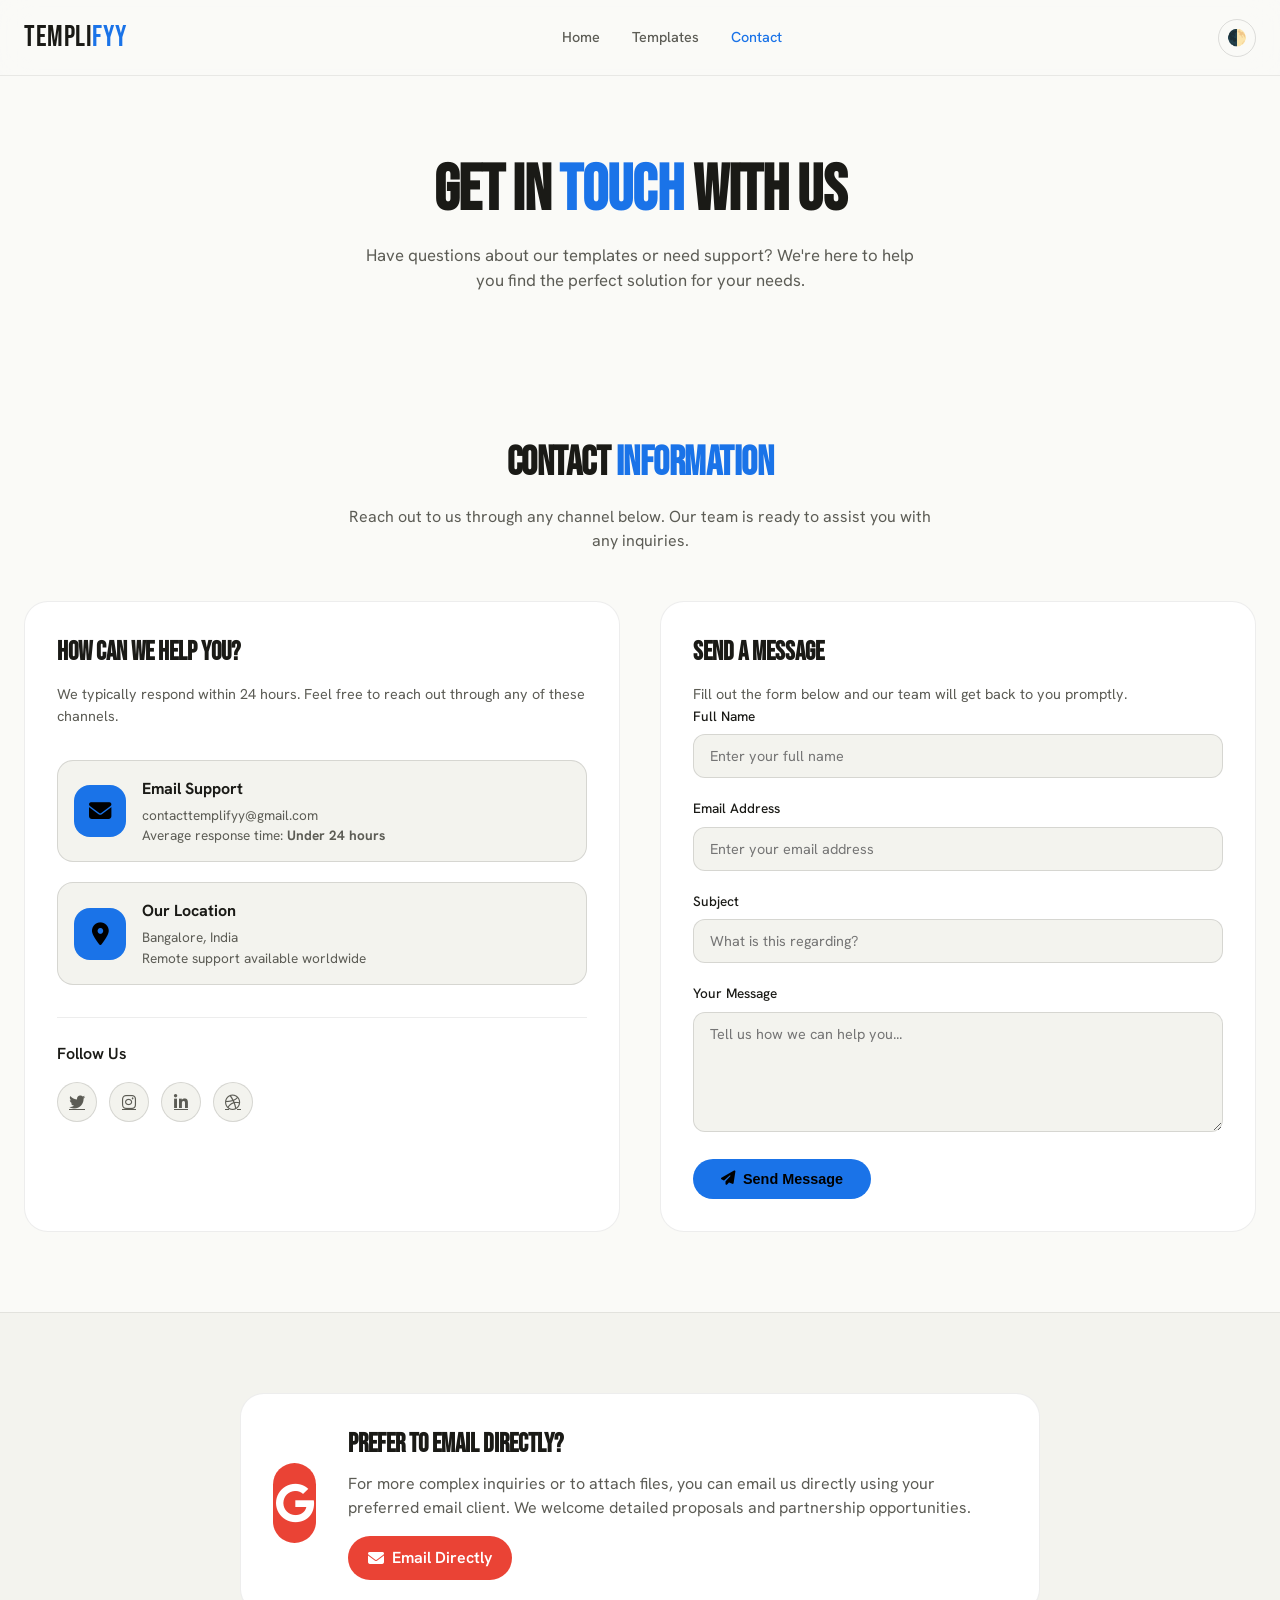
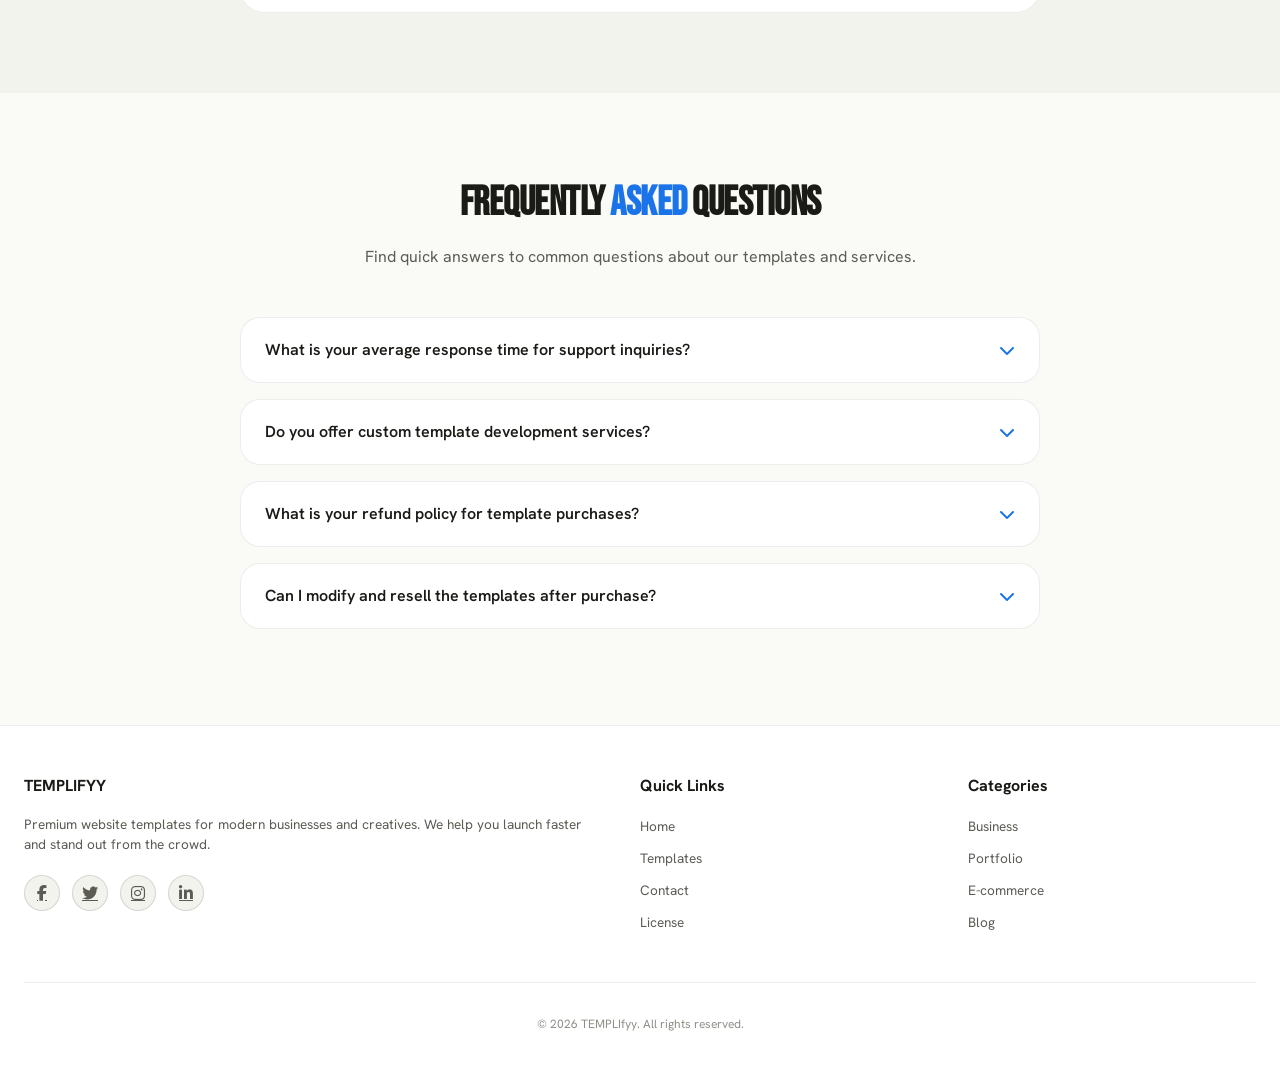
==== commit f534e5d8: "feat: enhance template.html with dark theme support, improved navigation, and price filtering functi" ====
--- a/public/contact.html
+++ b/public/contact.html
@@ -6,7 +6,7 @@
       name="viewport"
       content="width=device-width, initial-scale=1.0, viewport-fit=cover"
     />
-    <title>Contact Us | TEMPLIfy</title>
+    <title>Contact Us | TEMPLIFYY</title>
     <link rel="preconnect" href="https://fonts.googleapis.com" />
     <link rel="preconnect" href="https://fonts.gstatic.com" crossorigin />
     <link
@@ -602,7 +602,7 @@
   <body>
     <header>
       <div class="container header-content">
-        <div class="logo">TEMPLI<span>fy</span></div>
+        <div class="logo">TEMPLI<span>fyy</span></div>
         <nav class="nav-links">
           <a href="index.html">Home</a>
           <a href="template.html">Templates</a>
@@ -854,7 +854,7 @@
       <div class="container">
         <div class="footer-content">
           <div class="footer-column">
-            <h3>TEMPLIfy</h3>
+            <h3>TEMPLIFYY</h3>
             <p
               style="
                 color: var(--text-secondary);
@@ -900,7 +900,7 @@
           </div>
         </div>
         <div class="copyright">
-          <p>&copy; 2026 TEMPLIfy. All rights reserved.</p>
+          <p>&copy; 2026 TEMPLIfyy. All rights reserved.</p>
         </div>
       </div>
     </footer>
